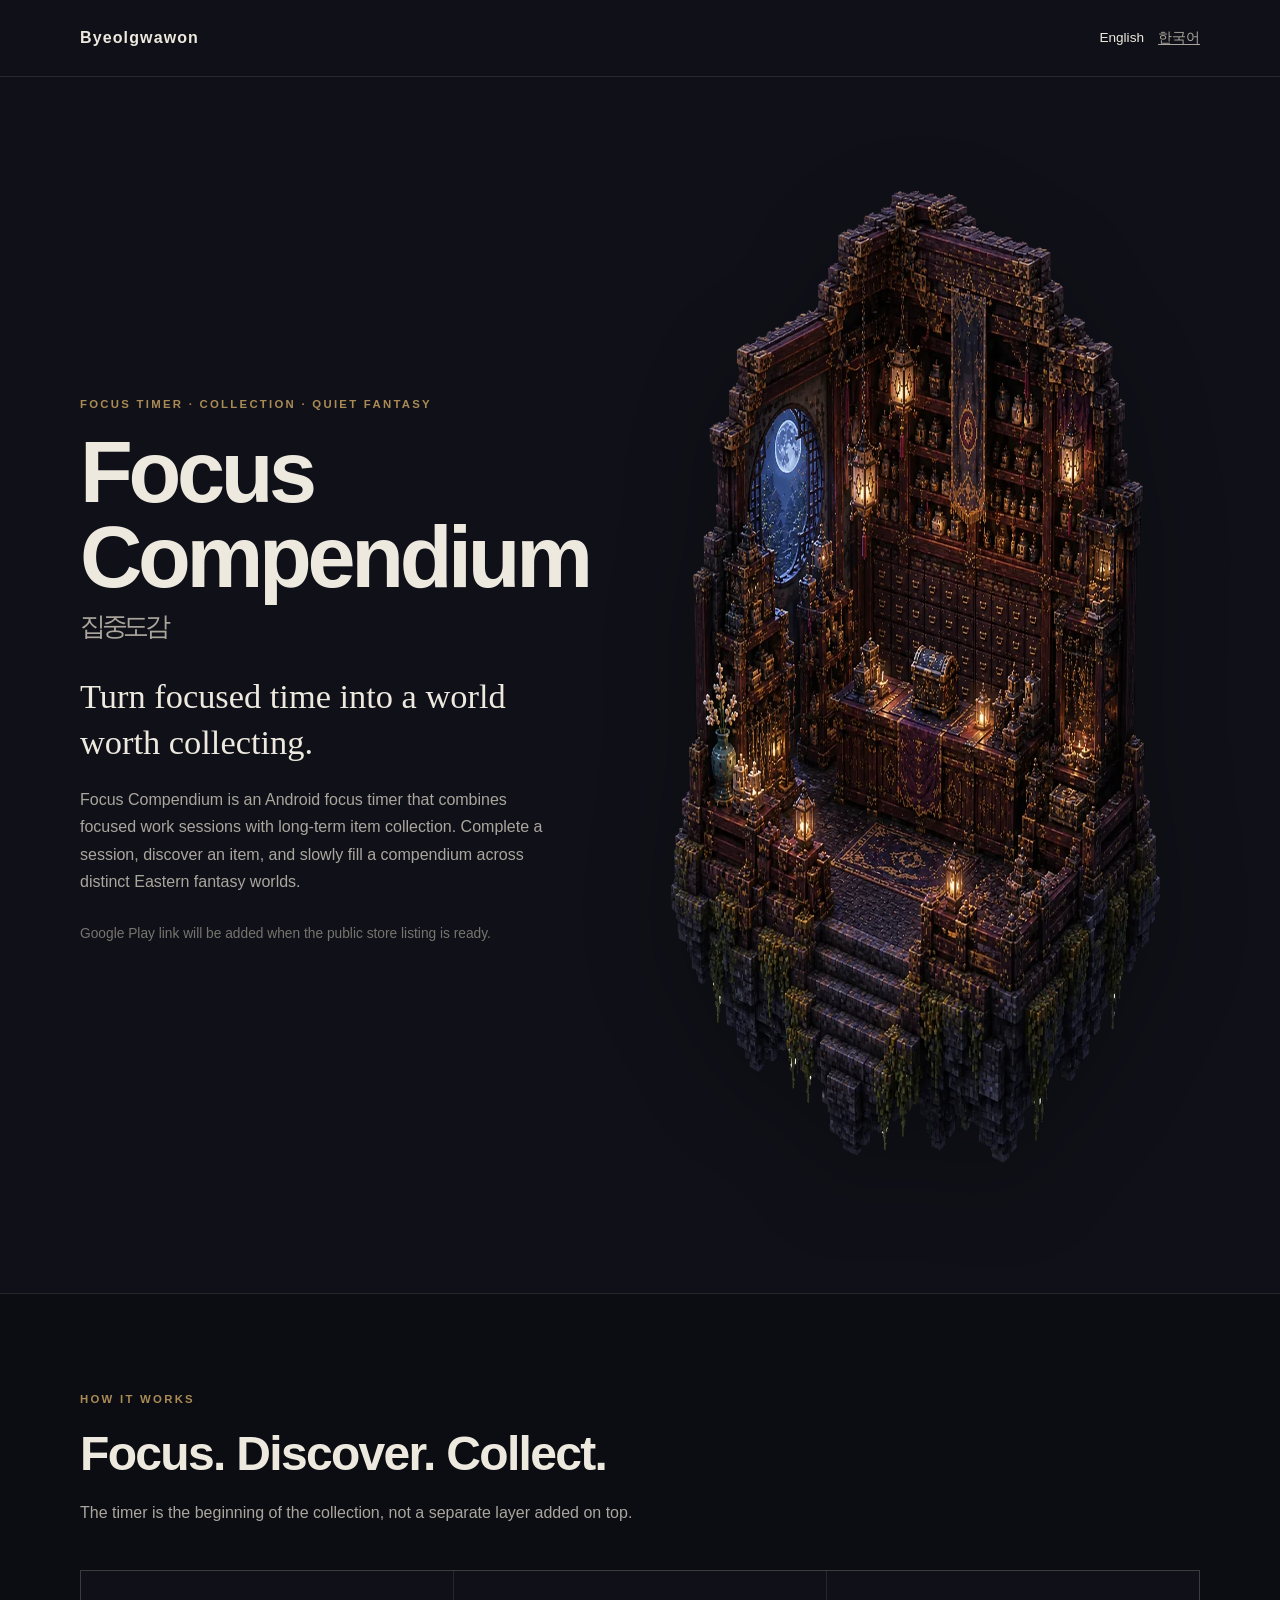
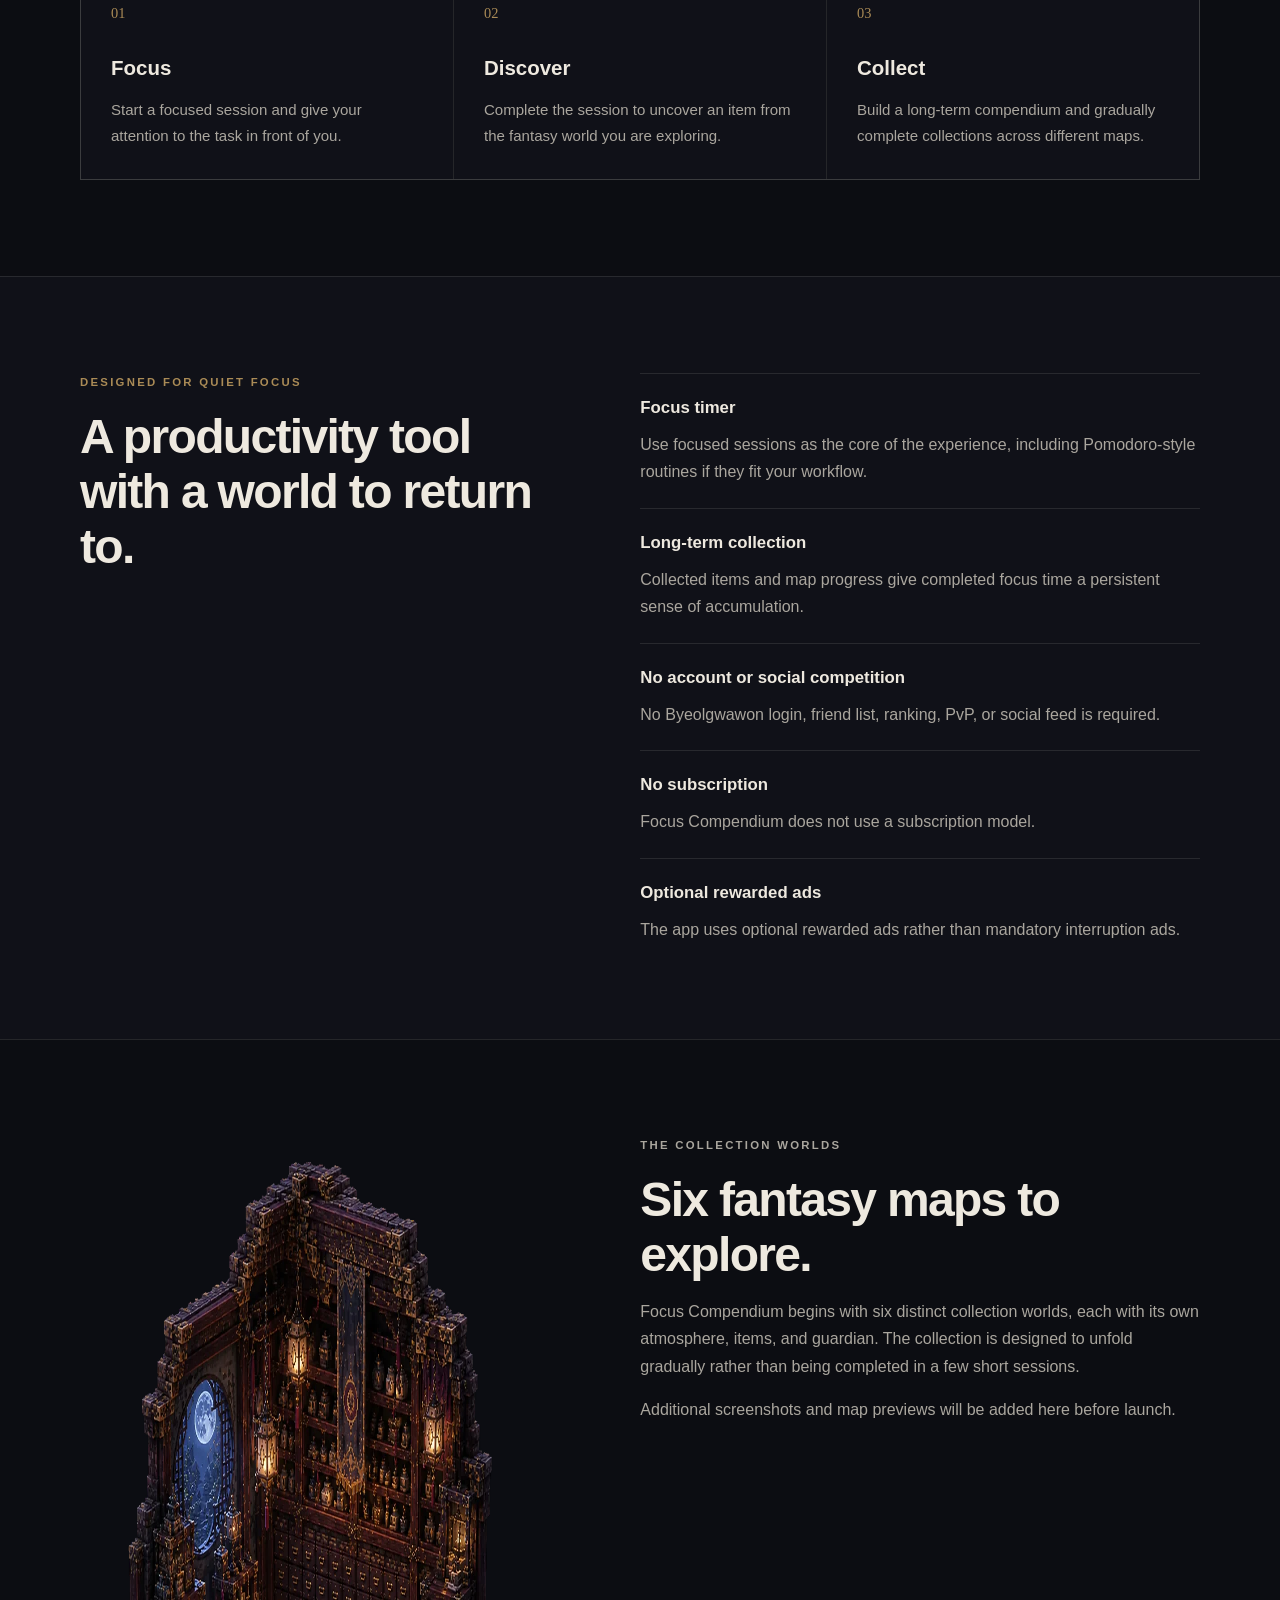
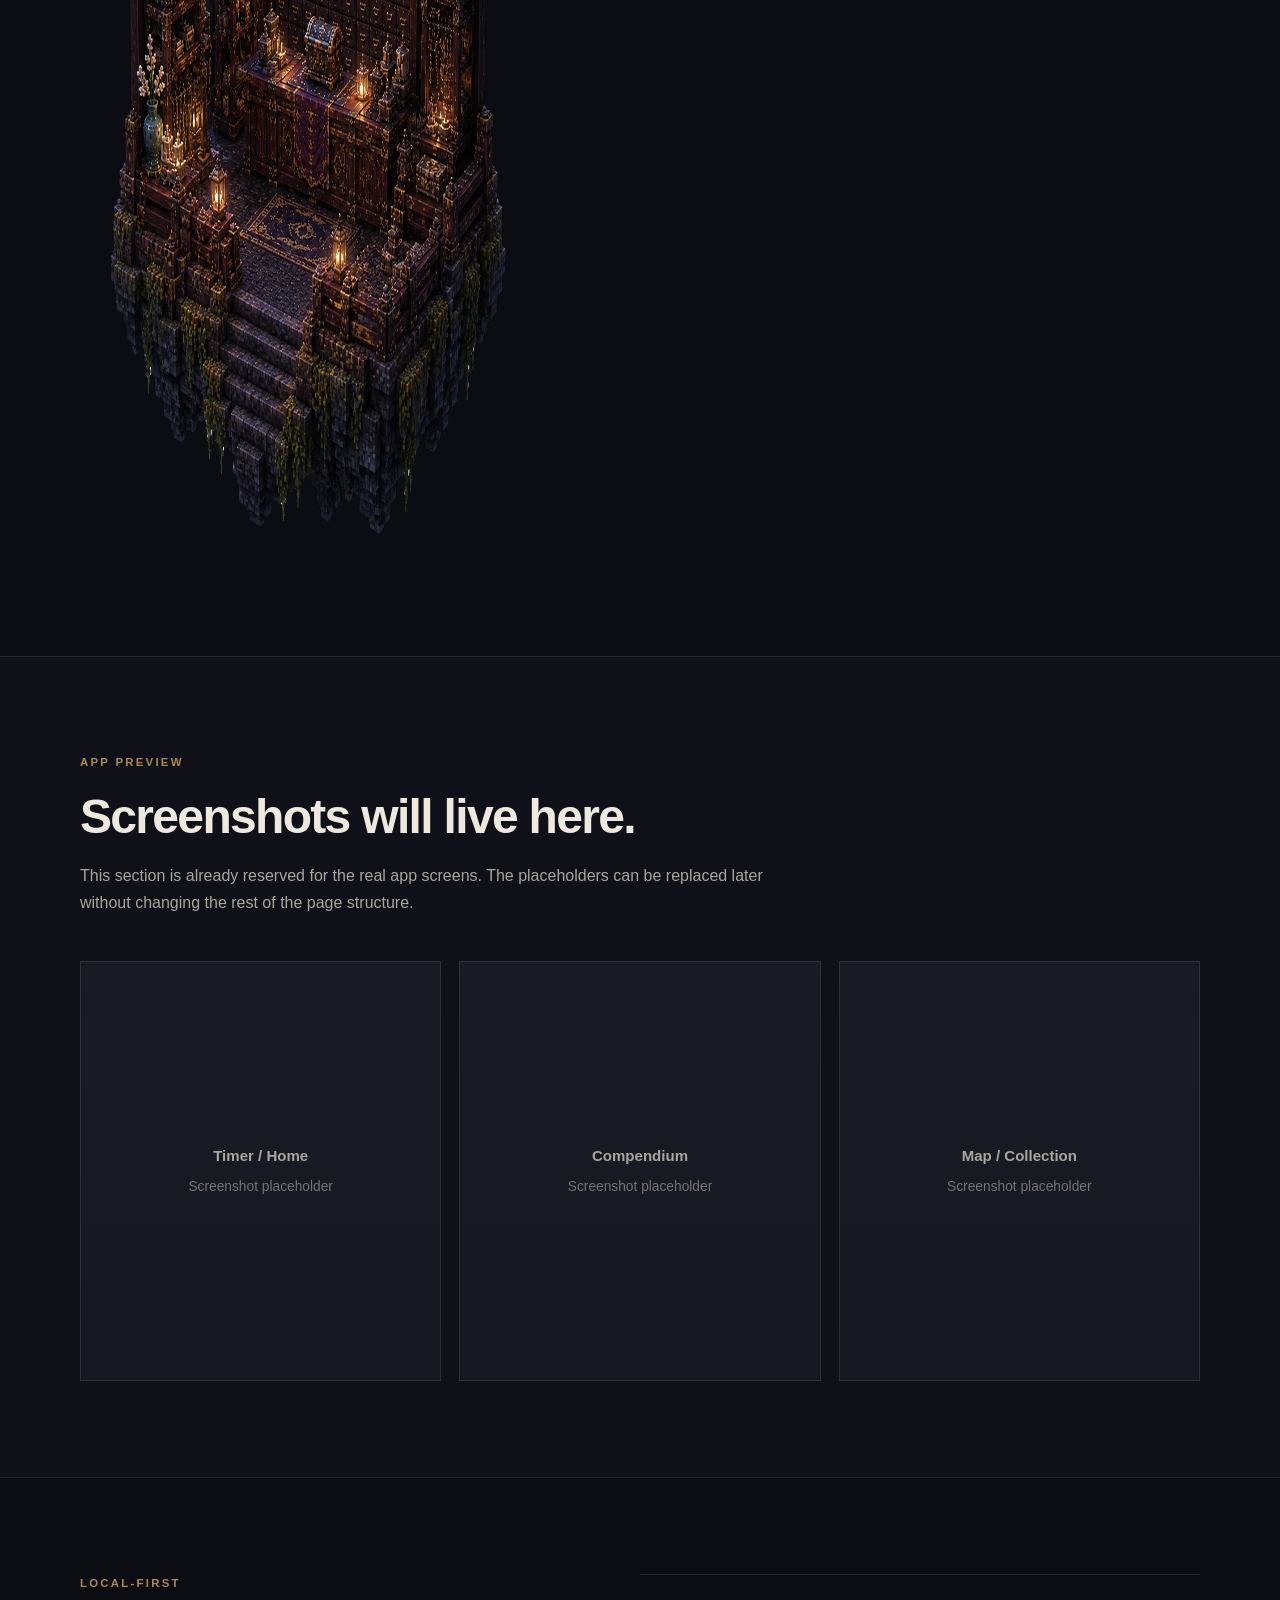
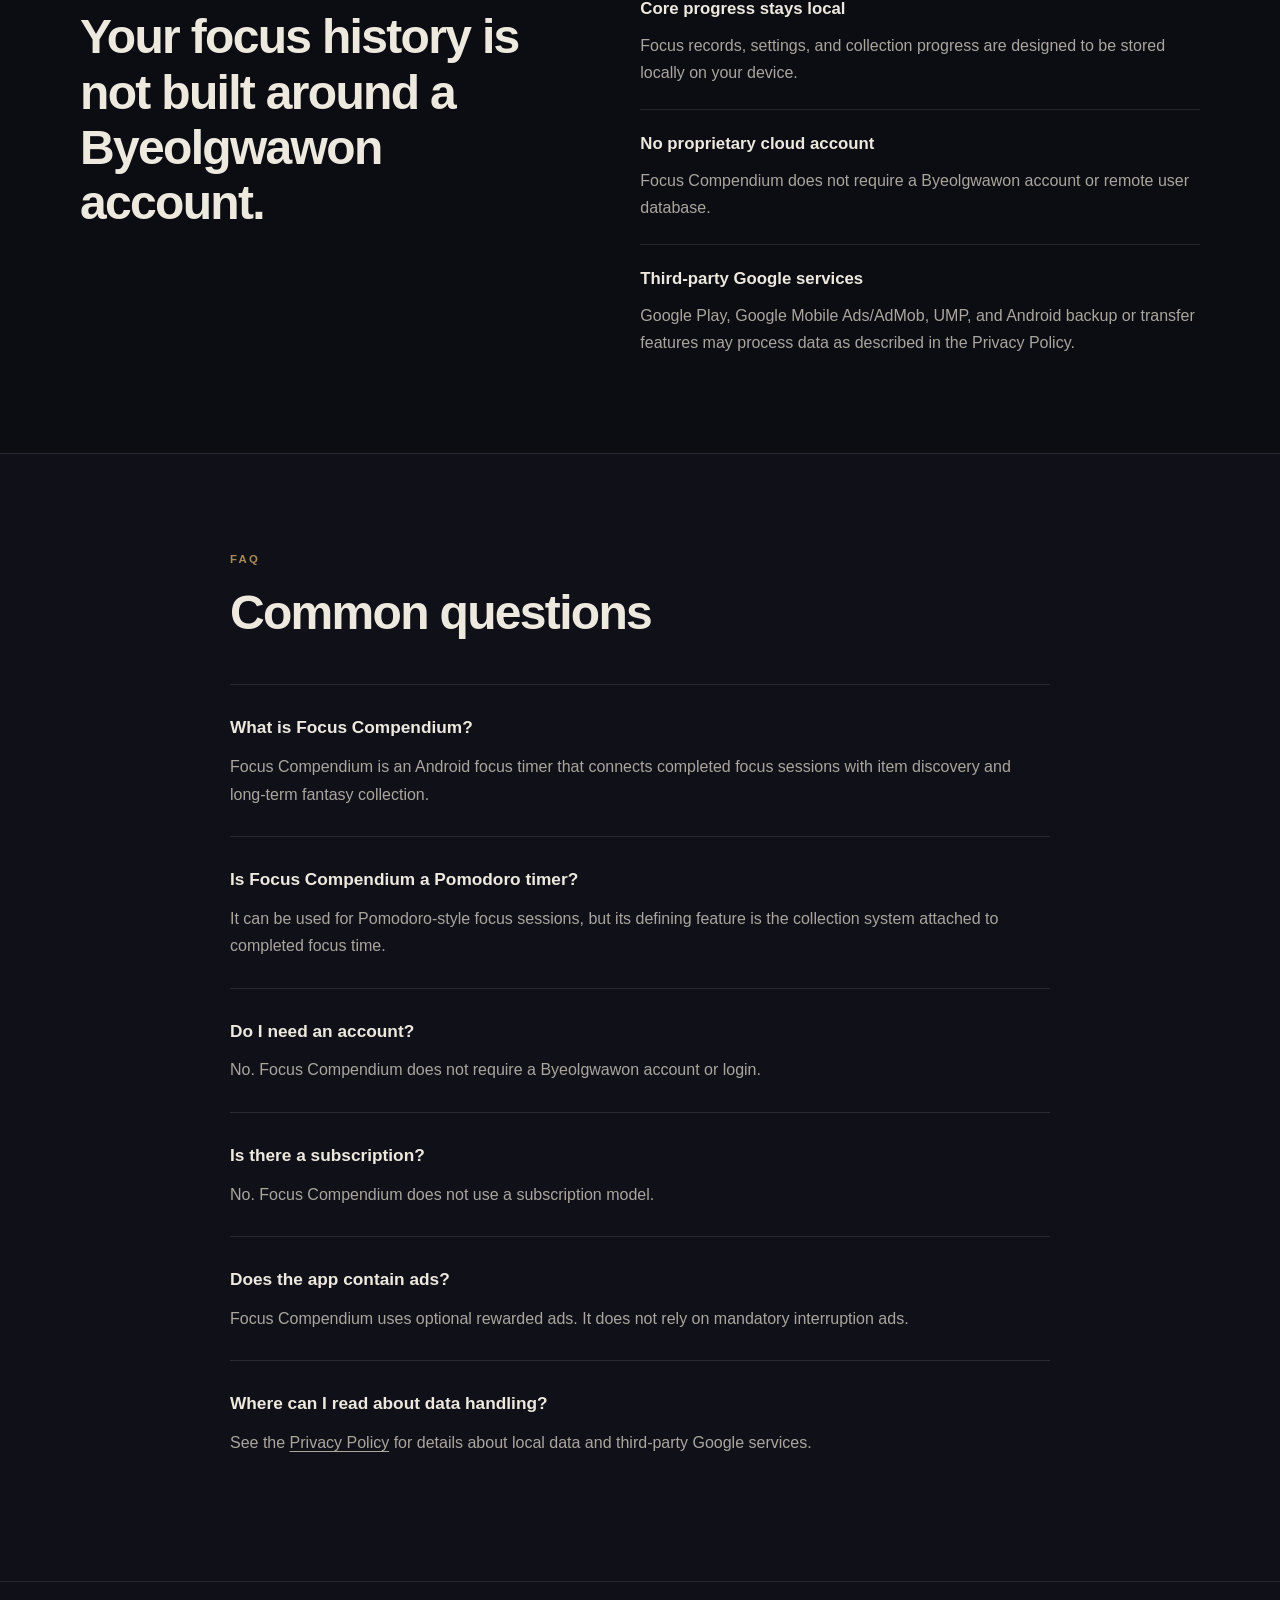
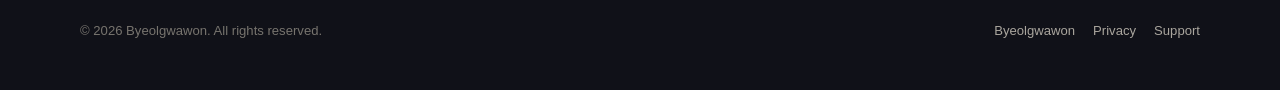
==== focus-compendium/index.html @ d78b283a "Add files via upload" ====
<!DOCTYPE html>
<html lang="en">
<head>
  <meta charset="utf-8">
  <meta name="viewport" content="width=device-width, initial-scale=1">
  <title>Focus Compendium | Focus Timer & Fantasy Collection App</title>
  <meta name="description" content="Focus Compendium is an Android focus timer that turns completed focus sessions into item discoveries and long-term fantasy collection.">
  <link rel="canonical" href="https://byeolgwawon.github.io/focus-compendium/">
  <link rel="alternate" hreflang="en" href="https://byeolgwawon.github.io/focus-compendium/">
  <link rel="alternate" hreflang="ko" href="https://byeolgwawon.github.io/ko/focus-compendium/">
  <link rel="alternate" hreflang="x-default" href="https://byeolgwawon.github.io/focus-compendium/">
  <meta property="og:type" content="website">
  <meta property="og:title" content="Focus Compendium">
  <meta property="og:description" content="Focus. Discover. Fill the Compendium.">
  <meta property="og:url" content="https://byeolgwawon.github.io/focus-compendium/">
  <meta property="og:image" content="https://byeolgwawon.github.io/assets/focus-compendium/map_dlc_05_miniature.webp">
  <link rel="stylesheet" href="/assets/css/focus-compendium.css">
  <script type="application/ld+json">
  {
    "@context": "https://schema.org",
    "@type": "SoftwareApplication",
    "name": "Focus Compendium",
    "alternateName": "집중도감",
    "applicationCategory": "ProductivityApplication",
    "operatingSystem": "Android",
    "url": "https://byeolgwawon.github.io/focus-compendium/",
    "description": "An Android focus timer that turns completed focus sessions into item discoveries and long-term fantasy collection.",
    "author": {
      "@type": "Organization",
      "name": "Byeolgwawon",
      "alternateName": "별과원"
    }
  }
  </script>
</head>
<body>
  <header class="site-header">
    <div class="shell header-inner">
      <a class="home-link" href="/">Byeolgwawon</a>
      <nav class="lang-switch" aria-label="Language">
        <a href="/focus-compendium/" aria-current="page">English</a>
        <a href="/ko/focus-compendium/" lang="ko">한국어</a>
      </nav>
    </div>
  </header>

  <main>
    <section class="hero shell">
      <div class="hero-grid">
        <div>
          <p class="eyebrow">FOCUS TIMER · COLLECTION · QUIET FANTASY</p>
          <h1>Focus Compendium <span class="app-ko" lang="ko">집중도감</span></h1>
          <p class="tagline">Turn focused time into a world worth collecting.</p>
          <p class="hero-copy">
            Focus Compendium is an Android focus timer that combines focused work sessions
            with long-term item collection. Complete a session, discover an item, and slowly
            fill a compendium across distinct Eastern fantasy worlds.
          </p>
          <p class="release-note">Google Play link will be added when the public store listing is ready.</p>
        </div>
        <div class="hero-art">
          <img src="/assets/focus-compendium/map_dlc_05_miniature.webp"
            alt="Moonlit Eastern fantasy miniature diorama representing one of the worlds in Focus Compendium"
            width="1024" height="1024">
        </div>
      </div>
    </section>

    <section class="section dark">
      <div class="shell">
        <div class="section-head">
          <p class="eyebrow">HOW IT WORKS</p>
          <h2>Focus. Discover. Collect.</h2>
          <p class="section-intro">The timer is the beginning of the collection, not a separate layer added on top.</p>
        </div>
        <div class="flow">
          <article class="flow-step">
            <span class="step-number">01</span>
            <h3>Focus</h3>
            <p>Start a focused session and give your attention to the task in front of you.</p>
          </article>
          <article class="flow-step">
            <span class="step-number">02</span>
            <h3>Discover</h3>
            <p>Complete the session to uncover an item from the fantasy world you are exploring.</p>
          </article>
          <article class="flow-step">
            <span class="step-number">03</span>
            <h3>Collect</h3>
            <p>Build a long-term compendium and gradually complete collections across different maps.</p>
          </article>
        </div>
      </div>
    </section>

    <section class="section">
      <div class="shell two-col">
        <div>
          <p class="eyebrow">DESIGNED FOR QUIET FOCUS</p>
          <h2>A productivity tool with a world to return to.</h2>
        </div>
        <div class="feature-list">
          <div class="feature">
            <h3>Focus timer</h3>
            <p>Use focused sessions as the core of the experience, including Pomodoro-style routines if they fit your workflow.</p>
          </div>
          <div class="feature">
            <h3>Long-term collection</h3>
            <p>Collected items and map progress give completed focus time a persistent sense of accumulation.</p>
          </div>
          <div class="feature">
            <h3>No account or social competition</h3>
            <p>No Byeolgwawon login, friend list, ranking, PvP, or social feed is required.</p>
          </div>
          <div class="feature">
            <h3>No subscription</h3>
            <p>Focus Compendium does not use a subscription model.</p>
          </div>
          <div class="feature">
            <h3>Optional rewarded ads</h3>
            <p>The app uses optional rewarded ads rather than mandatory interruption ads.</p>
          </div>
        </div>
      </div>
    </section>

    <section class="section dark">
      <div class="shell two-col">
        <div class="map-art">
          <img src="/assets/focus-compendium/map_dlc_05_miniature.webp"
            alt="Miniature fantasy environment from Focus Compendium" width="1024" height="1024" loading="lazy">
        </div>
        <div class="map-copy">
          <p class="eyebrow">THE COLLECTION WORLDS</p>
          <h2>Six fantasy maps to explore.</h2>
          <p>
            Focus Compendium begins with six distinct collection worlds, each with its own
            atmosphere, items, and guardian. The collection is designed to unfold gradually
            rather than being completed in a few short sessions.
          </p>
          <p>
            Additional screenshots and map previews will be added here before launch.
          </p>
        </div>
      </div>
    </section>

    <section class="section">
      <div class="shell">
        <div class="section-head">
          <p class="eyebrow">APP PREVIEW</p>
          <h2>Screenshots will live here.</h2>
          <p class="section-intro">
            This section is already reserved for the real app screens. The placeholders can
            be replaced later without changing the rest of the page structure.
          </p>
        </div>
        <div class="screenshot-placeholder" aria-label="Future app screenshot locations">
          <div class="shot"><div><strong>Timer / Home</strong>Screenshot placeholder</div></div>
          <div class="shot"><div><strong>Compendium</strong>Screenshot placeholder</div></div>
          <div class="shot"><div><strong>Map / Collection</strong>Screenshot placeholder</div></div>
        </div>
      </div>
    </section>

    <section class="section dark">
      <div class="shell two-col">
        <div>
          <p class="eyebrow">LOCAL-FIRST</p>
          <h2>Your focus history is not built around a Byeolgwawon account.</h2>
        </div>
        <div class="feature-list">
          <div class="feature">
            <h3>Core progress stays local</h3>
            <p>Focus records, settings, and collection progress are designed to be stored locally on your device.</p>
          </div>
          <div class="feature">
            <h3>No proprietary cloud account</h3>
            <p>Focus Compendium does not require a Byeolgwawon account or remote user database.</p>
          </div>
          <div class="feature">
            <h3>Third-party Google services</h3>
            <p>Google Play, Google Mobile Ads/AdMob, UMP, and Android backup or transfer features may process data as described in the Privacy Policy.</p>
          </div>
        </div>
      </div>
    </section>

    <section class="section">
      <div class="shell faq">
        <div class="section-head">
          <p class="eyebrow">FAQ</p>
          <h2>Common questions</h2>
        </div>

        <div class="faq-item">
          <h3>What is Focus Compendium?</h3>
          <p>Focus Compendium is an Android focus timer that connects completed focus sessions with item discovery and long-term fantasy collection.</p>
        </div>
        <div class="faq-item">
          <h3>Is Focus Compendium a Pomodoro timer?</h3>
          <p>It can be used for Pomodoro-style focus sessions, but its defining feature is the collection system attached to completed focus time.</p>
        </div>
        <div class="faq-item">
          <h3>Do I need an account?</h3>
          <p>No. Focus Compendium does not require a Byeolgwawon account or login.</p>
        </div>
        <div class="faq-item">
          <h3>Is there a subscription?</h3>
          <p>No. Focus Compendium does not use a subscription model.</p>
        </div>
        <div class="faq-item">
          <h3>Does the app contain ads?</h3>
          <p>Focus Compendium uses optional rewarded ads. It does not rely on mandatory interruption ads.</p>
        </div>
        <div class="faq-item">
          <h3>Where can I read about data handling?</h3>
          <p>See the <a href="/privacy/focus-compendium/">Privacy Policy</a> for details about local data and third-party Google services.</p>
        </div>
      </div>
    </section>
  </main>

  <footer class="site-footer">
    <div class="shell footer-inner">
      <span>© 2026 Byeolgwawon. All rights reserved.</span>
      <div class="footer-links">
        <a href="/">Byeolgwawon</a>
        <a href="/privacy/focus-compendium/">Privacy</a>
        <a href="/support/focus-compendium/">Support</a>
      </div>
    </div>
  </footer>
</body>
</html>
---- assets/css/focus-compendium.css ----
:root {
  --bg: #101118;
  --bg-deep: #0c0d12;
  --bg-soft: #151721;
  --text: #eee9df;
  --muted: #aaa69e;
  --quiet: #77746e;
  --gold: #aa8b56;
  --line: rgba(238, 233, 223, 0.11);
  --shell: 1120px;
}

* { box-sizing: border-box; }
html { scroll-behavior: smooth; }
body {
  margin: 0;
  background: var(--bg);
  color: var(--text);
  font-family: Inter, Pretendard, "Noto Sans KR", "Apple SD Gothic Neo", "Segoe UI", sans-serif;
  line-height: 1.72;
  text-rendering: optimizeLegibility;
}
img { display: block; max-width: 100%; }
a { color: inherit; text-underline-offset: 0.18em; }
.shell { width: min(calc(100% - 48px), var(--shell)); margin-inline: auto; }

.site-header { border-bottom: 1px solid var(--line); }
.header-inner {
  min-height: 76px; display: flex; justify-content: space-between; align-items: center; gap: 24px;
}
.home-link { text-decoration: none; font-weight: 650; letter-spacing: 0.07em; }
.lang-switch { display: flex; gap: 14px; color: var(--muted); font-size: 0.85rem; }
.lang-switch a[aria-current="page"] { color: var(--text); text-decoration: none; }

.hero {
  padding: 88px 0 104px;
}
.hero-grid {
  display: grid;
  grid-template-columns: minmax(0, 0.9fr) minmax(380px, 1.1fr);
  gap: clamp(40px, 7vw, 96px);
  align-items: center;
}
.eyebrow {
  margin: 0 0 16px; color: var(--gold); font-size: 0.71rem; font-weight: 700; letter-spacing: 0.2em;
}
h1 {
  margin: 0;
  font-size: clamp(3rem, 7vw, 5.4rem);
  line-height: 0.98;
  letter-spacing: -0.05em;
}
.app-ko {
  display: block;
  margin-top: 14px;
  color: var(--muted);
  font-size: clamp(1.2rem, 2vw, 1.65rem);
  font-weight: 500;
}
.tagline {
  margin: 34px 0 0;
  font-family: Georgia, "Times New Roman", serif;
  font-size: clamp(1.45rem, 2.7vw, 2.15rem);
  line-height: 1.35;
}
.hero-copy {
  max-width: 590px;
  margin: 20px 0 0;
  color: var(--muted);
}
.release-note {
  margin-top: 26px;
  color: var(--quiet);
  font-size: 0.86rem;
}
.hero-art img {
  width: min(100%, 640px);
  margin-inline: auto;
  filter: drop-shadow(0 30px 42px rgba(0,0,0,.25));
}

.section {
  padding: 96px 0;
  border-top: 1px solid var(--line);
}
.section.dark { background: var(--bg-deep); }
.section-head { max-width: 720px; margin-bottom: 44px; }
.section h2 {
  margin: 0;
  font-size: clamp(1.8rem, 4vw, 3rem);
  line-height: 1.15;
  letter-spacing: -0.035em;
}
.section-intro { margin: 18px 0 0; color: var(--muted); }

.flow {
  display: grid;
  grid-template-columns: repeat(3, 1fr);
  gap: 1px;
  background: var(--line);
  border: 1px solid var(--line);
}
.flow-step {
  background: var(--bg);
  padding: 30px;
}
.step-number {
  display: block;
  margin-bottom: 24px;
  color: var(--gold);
  font-family: Georgia, "Times New Roman", serif;
  font-size: 0.9rem;
}
.flow-step h3 { margin: 0; font-size: 1.28rem; }
.flow-step p { margin: 12px 0 0; color: var(--muted); font-size: 0.94rem; }

.two-col {
  display: grid;
  grid-template-columns: 0.9fr 1.1fr;
  gap: clamp(42px, 8vw, 110px);
  align-items: start;
}
.feature-list {
  display: grid;
  gap: 22px;
}
.feature {
  padding-top: 20px;
  border-top: 1px solid var(--line);
}
.feature h3 { margin: 0; font-size: 1.05rem; }
.feature p { margin: 8px 0 0; color: var(--muted); }

.map-art img {
  width: min(100%, 620px);
  margin-inline: auto;
}
.map-copy p { color: var(--muted); }

.screenshot-placeholder {
  display: grid;
  grid-template-columns: repeat(3, 1fr);
  gap: 18px;
}
.shot {
  min-height: 420px;
  display: grid;
  place-items: center;
  padding: 28px;
  border: 1px solid var(--line);
  background:
    linear-gradient(180deg, rgba(255,255,255,.015), rgba(255,255,255,0)),
    var(--bg-soft);
  text-align: center;
  color: var(--quiet);
  font-size: 0.86rem;
}
.shot strong {
  display: block;
  margin-bottom: 6px;
  color: var(--muted);
  font-size: 0.94rem;
}

.faq {
  max-width: 820px;
}
.faq-item {
  padding: 28px 0;
  border-top: 1px solid var(--line);
}
.faq-item h3 { margin: 0; font-size: 1.08rem; }
.faq-item p { margin: 10px 0 0; color: var(--muted); }

.site-footer {
  padding: 38px 0 48px;
  border-top: 1px solid var(--line);
}
.footer-inner {
  display: flex; justify-content: space-between; gap: 20px; flex-wrap: wrap;
  color: var(--quiet); font-size: 0.82rem;
}
.footer-links { display: flex; gap: 18px; flex-wrap: wrap; }
.footer-links a { color: var(--muted); text-decoration: none; }
.footer-links a:hover, .footer-links a:focus-visible { color: var(--text); }

@media (max-width: 820px) {
  .shell { width: min(calc(100% - 32px), var(--shell)); }
  .hero { padding-top: 64px; }
  .hero-grid, .two-col { grid-template-columns: 1fr; }
  .hero-art { order: -1; }
  .hero-art img { width: min(100%, 520px); }
  .flow { grid-template-columns: 1fr; }
  .screenshot-placeholder { grid-template-columns: 1fr; }
  .shot { min-height: 260px; }
}

@media (max-width: 480px) {
  .header-inner { min-height: 66px; }
  .home-link { font-size: 0.9rem; }
  .lang-switch { font-size: 0.78rem; }
  .section { padding: 76px 0; }
}

@media (prefers-reduced-motion: reduce) { html { scroll-behavior: auto; } }
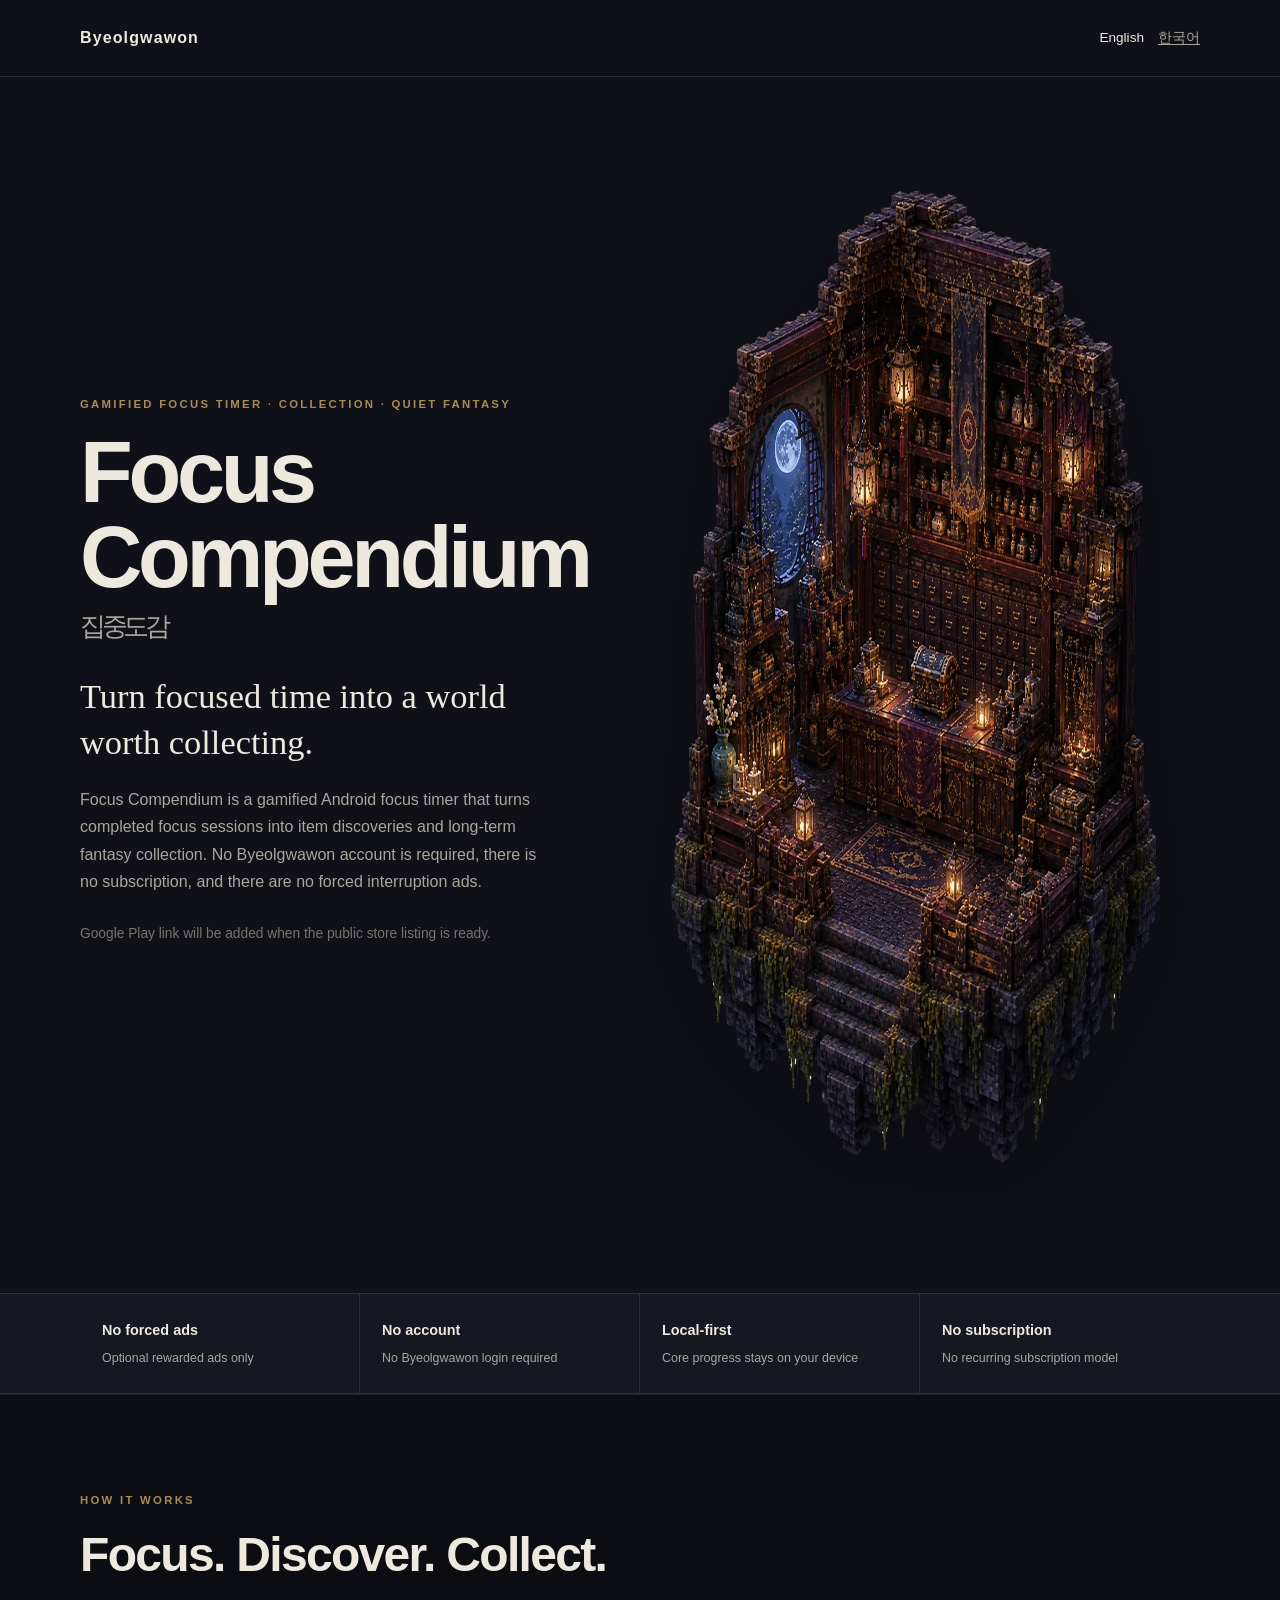
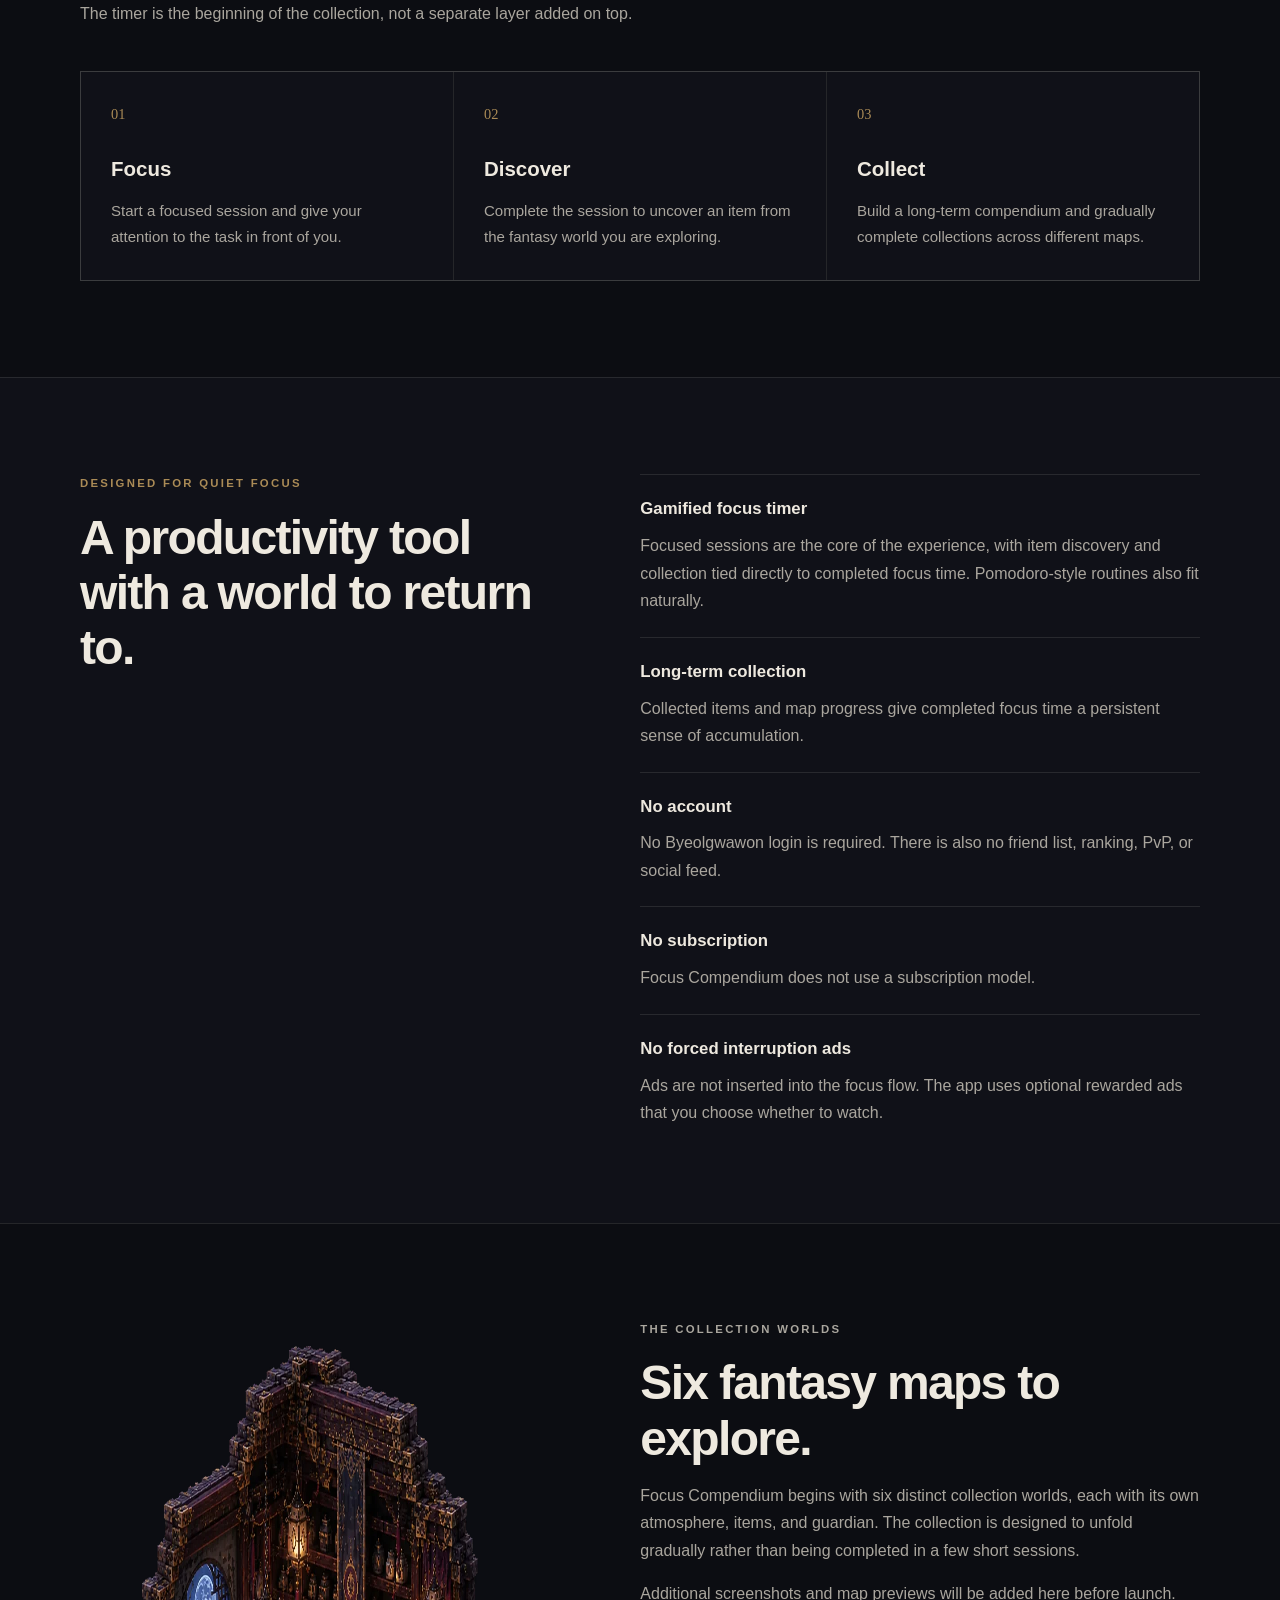
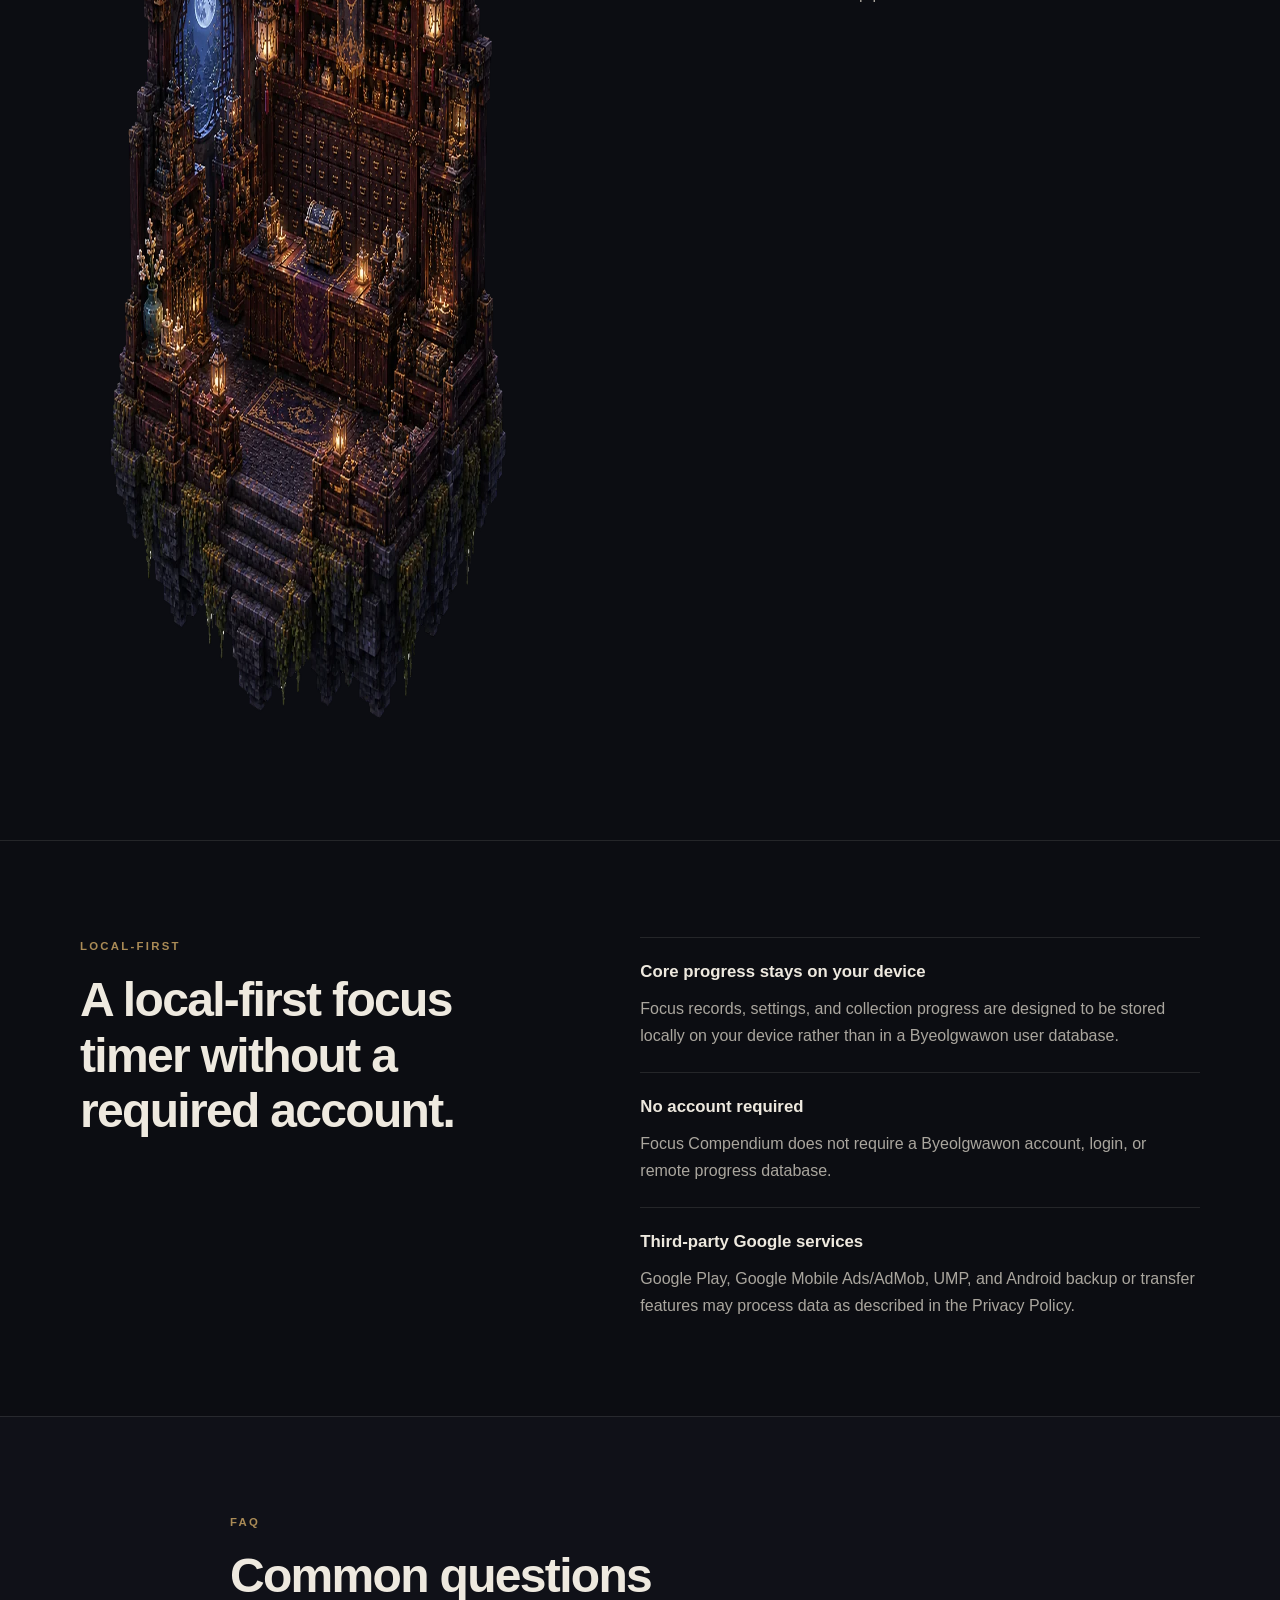
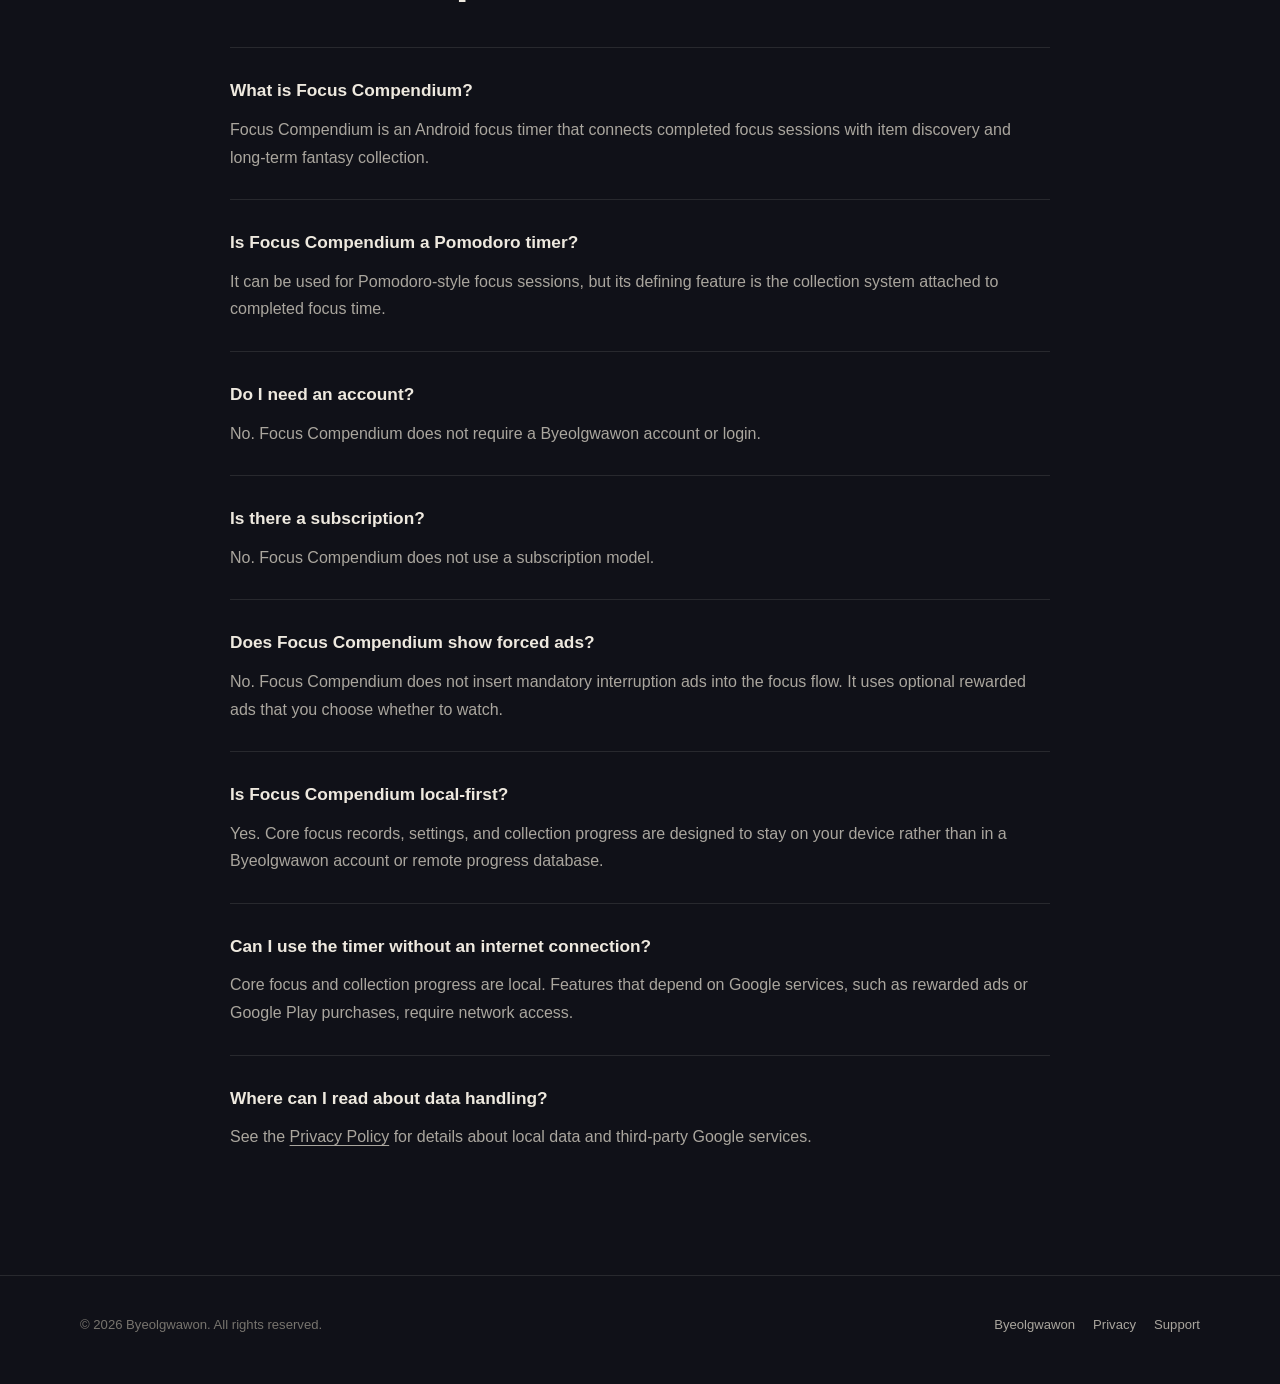
==== commit fa95bc88: "Add files via upload" ====
--- a/focus-compendium/index.html
+++ b/focus-compendium/index.html
@@ -3,15 +3,15 @@
 <head>
   <meta charset="utf-8">
   <meta name="viewport" content="width=device-width, initial-scale=1">
-  <title>Focus Compendium | Focus Timer & Fantasy Collection App</title>
-  <meta name="description" content="Focus Compendium is an Android focus timer that turns completed focus sessions into item discoveries and long-term fantasy collection.">
+  <title>Focus Compendium | Gamified Focus Timer & Fantasy Collection</title>
+  <meta name="description" content="A gamified Android focus timer with fantasy collection, no account, no subscription, and no forced interruption ads. Core progress stays local.">
   <link rel="canonical" href="https://byeolgwawon.github.io/focus-compendium/">
   <link rel="alternate" hreflang="en" href="https://byeolgwawon.github.io/focus-compendium/">
   <link rel="alternate" hreflang="ko" href="https://byeolgwawon.github.io/ko/focus-compendium/">
   <link rel="alternate" hreflang="x-default" href="https://byeolgwawon.github.io/focus-compendium/">
   <meta property="og:type" content="website">
   <meta property="og:title" content="Focus Compendium">
-  <meta property="og:description" content="Focus. Discover. Fill the Compendium.">
+  <meta property="og:description" content="A gamified focus timer with fantasy collection, no forced ads, no account, and local-first progress.">
   <meta property="og:url" content="https://byeolgwawon.github.io/focus-compendium/">
   <meta property="og:image" content="https://byeolgwawon.github.io/assets/focus-compendium/map_dlc_05_miniature.webp">
   <link rel="stylesheet" href="/assets/css/focus-compendium.css">
@@ -21,10 +21,15 @@
     "@type": "SoftwareApplication",
     "name": "Focus Compendium",
     "alternateName": "집중도감",
-    "applicationCategory": "ProductivityApplication",
+    "applicationCategory": "UtilitiesApplication",
     "operatingSystem": "Android",
     "url": "https://byeolgwawon.github.io/focus-compendium/",
-    "description": "An Android focus timer that turns completed focus sessions into item discoveries and long-term fantasy collection.",
+    "description": "A gamified Android focus timer with fantasy item collection, no account requirement, no subscription, and optional rewarded ads.",
+    "offers": {
+      "@type": "Offer",
+      "price": "0",
+      "priceCurrency": "USD"
+    },
     "author": {
       "@type": "Organization",
       "name": "Byeolgwawon",
@@ -48,13 +53,13 @@
     <section class="hero shell">
       <div class="hero-grid">
         <div>
-          <p class="eyebrow">FOCUS TIMER · COLLECTION · QUIET FANTASY</p>
+          <p class="eyebrow">GAMIFIED FOCUS TIMER · COLLECTION · QUIET FANTASY</p>
           <h1>Focus Compendium <span class="app-ko" lang="ko">집중도감</span></h1>
           <p class="tagline">Turn focused time into a world worth collecting.</p>
           <p class="hero-copy">
-            Focus Compendium is an Android focus timer that combines focused work sessions
-            with long-term item collection. Complete a session, discover an item, and slowly
-            fill a compendium across distinct Eastern fantasy worlds.
+            Focus Compendium is a gamified Android focus timer that turns completed focus sessions
+            into item discoveries and long-term fantasy collection. No Byeolgwawon account is
+            required, there is no subscription, and there are no forced interruption ads.
           </p>
           <p class="release-note">Google Play link will be added when the public store listing is ready.</p>
         </div>
@@ -63,6 +68,15 @@
             alt="Moonlit Eastern fantasy miniature diorama representing one of the worlds in Focus Compendium"
             width="1024" height="1024">
         </div>
+      </div>
+    </section>
+
+    <section class="trust-band" aria-label="Focus Compendium key principles">
+      <div class="shell trust-strip">
+        <div><strong>No forced ads</strong><span>Optional rewarded ads only</span></div>
+        <div><strong>No account</strong><span>No Byeolgwawon login required</span></div>
+        <div><strong>Local-first</strong><span>Core progress stays on your device</span></div>
+        <div><strong>No subscription</strong><span>No recurring subscription model</span></div>
       </div>
     </section>
 
@@ -101,24 +115,24 @@
         </div>
         <div class="feature-list">
           <div class="feature">
-            <h3>Focus timer</h3>
-            <p>Use focused sessions as the core of the experience, including Pomodoro-style routines if they fit your workflow.</p>
+            <h3>Gamified focus timer</h3>
+            <p>Focused sessions are the core of the experience, with item discovery and collection tied directly to completed focus time. Pomodoro-style routines also fit naturally.</p>
           </div>
           <div class="feature">
             <h3>Long-term collection</h3>
             <p>Collected items and map progress give completed focus time a persistent sense of accumulation.</p>
           </div>
           <div class="feature">
-            <h3>No account or social competition</h3>
-            <p>No Byeolgwawon login, friend list, ranking, PvP, or social feed is required.</p>
+            <h3>No account</h3>
+            <p>No Byeolgwawon login is required. There is also no friend list, ranking, PvP, or social feed.</p>
           </div>
           <div class="feature">
             <h3>No subscription</h3>
             <p>Focus Compendium does not use a subscription model.</p>
           </div>
           <div class="feature">
-            <h3>Optional rewarded ads</h3>
-            <p>The app uses optional rewarded ads rather than mandatory interruption ads.</p>
+            <h3>No forced interruption ads</h3>
+            <p>Ads are not inserted into the focus flow. The app uses optional rewarded ads that you choose whether to watch.</p>
           </div>
         </div>
       </div>
@@ -145,38 +159,21 @@
       </div>
     </section>
 
-    <section class="section">
-      <div class="shell">
-        <div class="section-head">
-          <p class="eyebrow">APP PREVIEW</p>
-          <h2>Screenshots will live here.</h2>
-          <p class="section-intro">
-            This section is already reserved for the real app screens. The placeholders can
-            be replaced later without changing the rest of the page structure.
-          </p>
-        </div>
-        <div class="screenshot-placeholder" aria-label="Future app screenshot locations">
-          <div class="shot"><div><strong>Timer / Home</strong>Screenshot placeholder</div></div>
-          <div class="shot"><div><strong>Compendium</strong>Screenshot placeholder</div></div>
-          <div class="shot"><div><strong>Map / Collection</strong>Screenshot placeholder</div></div>
-        </div>
-      </div>
-    </section>
 
     <section class="section dark">
       <div class="shell two-col">
         <div>
           <p class="eyebrow">LOCAL-FIRST</p>
-          <h2>Your focus history is not built around a Byeolgwawon account.</h2>
+          <h2>A local-first focus timer without a required account.</h2>
         </div>
         <div class="feature-list">
           <div class="feature">
-            <h3>Core progress stays local</h3>
-            <p>Focus records, settings, and collection progress are designed to be stored locally on your device.</p>
-          </div>
-          <div class="feature">
-            <h3>No proprietary cloud account</h3>
-            <p>Focus Compendium does not require a Byeolgwawon account or remote user database.</p>
+            <h3>Core progress stays on your device</h3>
+            <p>Focus records, settings, and collection progress are designed to be stored locally on your device rather than in a Byeolgwawon user database.</p>
+          </div>
+          <div class="feature">
+            <h3>No account required</h3>
+            <p>Focus Compendium does not require a Byeolgwawon account, login, or remote progress database.</p>
           </div>
           <div class="feature">
             <h3>Third-party Google services</h3>
@@ -210,8 +207,16 @@
           <p>No. Focus Compendium does not use a subscription model.</p>
         </div>
         <div class="faq-item">
-          <h3>Does the app contain ads?</h3>
-          <p>Focus Compendium uses optional rewarded ads. It does not rely on mandatory interruption ads.</p>
+          <h3>Does Focus Compendium show forced ads?</h3>
+          <p>No. Focus Compendium does not insert mandatory interruption ads into the focus flow. It uses optional rewarded ads that you choose whether to watch.</p>
+        </div>
+        <div class="faq-item">
+          <h3>Is Focus Compendium local-first?</h3>
+          <p>Yes. Core focus records, settings, and collection progress are designed to stay on your device rather than in a Byeolgwawon account or remote progress database.</p>
+        </div>
+        <div class="faq-item">
+          <h3>Can I use the timer without an internet connection?</h3>
+          <p>Core focus and collection progress are local. Features that depend on Google services, such as rewarded ads or Google Play purchases, require network access.</p>
         </div>
         <div class="faq-item">
           <h3>Where can I read about data handling?</h3>
--- a/assets/css/focus-compendium.css
+++ b/assets/css/focus-compendium.css
@@ -202,4 +202,69 @@
   .section { padding: 76px 0; }
 }
 
-@media (prefers-reduced-motion: reduce) { html { scroll-behavior: auto; } }+@media (prefers-reduced-motion: reduce) { html { scroll-behavior: auto; } }
+
+.trust-band {
+  border-top: 1px solid var(--line);
+  border-bottom: 1px solid var(--line);
+  background: var(--bg-soft);
+}
+
+.trust-strip {
+  display: grid;
+  grid-template-columns: repeat(4, 1fr);
+}
+
+.trust-strip > div {
+  padding: 24px 22px;
+  border-right: 1px solid var(--line);
+}
+
+.trust-strip > div:last-child {
+  border-right: 0;
+}
+
+.trust-strip strong,
+.trust-strip span {
+  display: block;
+}
+
+.trust-strip strong {
+  font-size: 0.9rem;
+}
+
+.trust-strip span {
+  margin-top: 5px;
+  color: var(--muted);
+  font-size: 0.78rem;
+}
+
+@media (max-width: 820px) {
+  .trust-strip {
+    grid-template-columns: repeat(2, 1fr);
+  }
+
+  .trust-strip > div:nth-child(2) {
+    border-right: 0;
+  }
+
+  .trust-strip > div:nth-child(-n+2) {
+    border-bottom: 1px solid var(--line);
+  }
+}
+
+@media (max-width: 480px) {
+  .trust-strip {
+    grid-template-columns: 1fr;
+  }
+
+  .trust-strip > div,
+  .trust-strip > div:nth-child(2) {
+    border-right: 0;
+    border-bottom: 1px solid var(--line);
+  }
+
+  .trust-strip > div:last-child {
+    border-bottom: 0;
+  }
+}
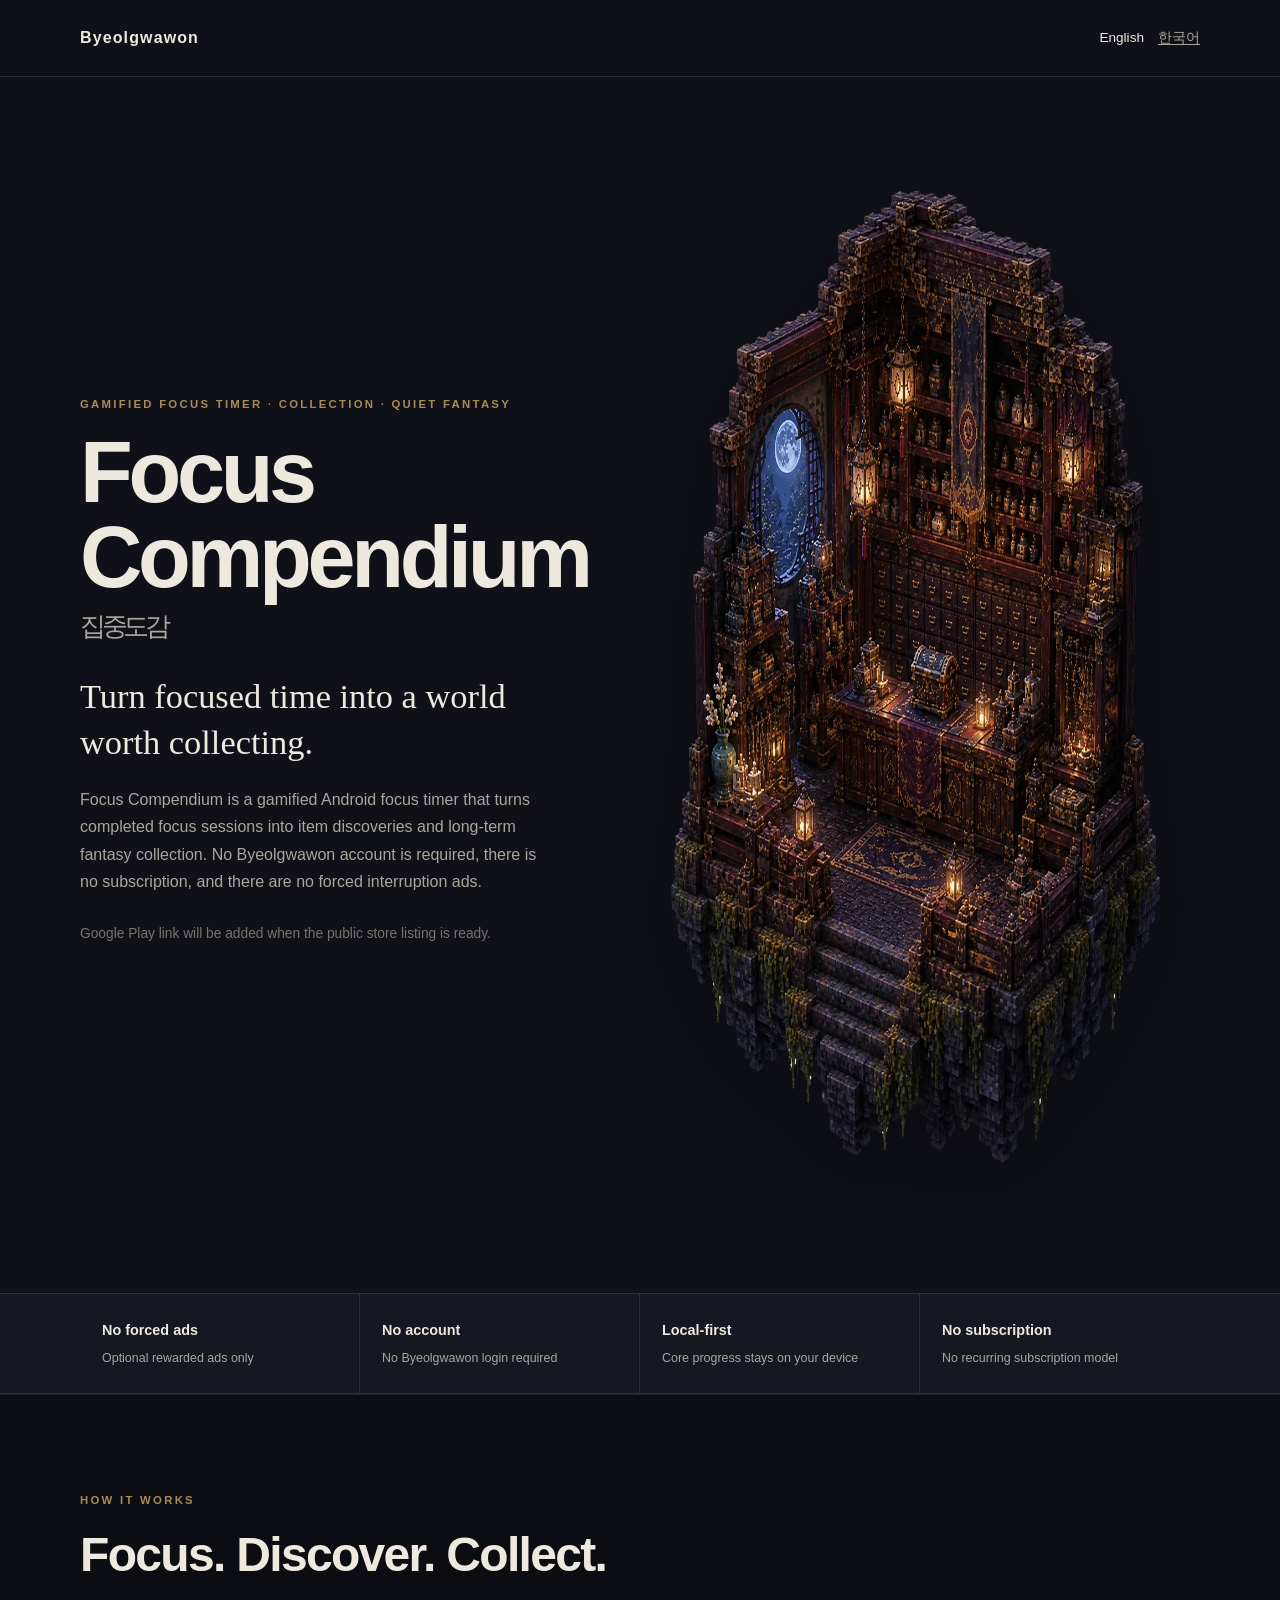
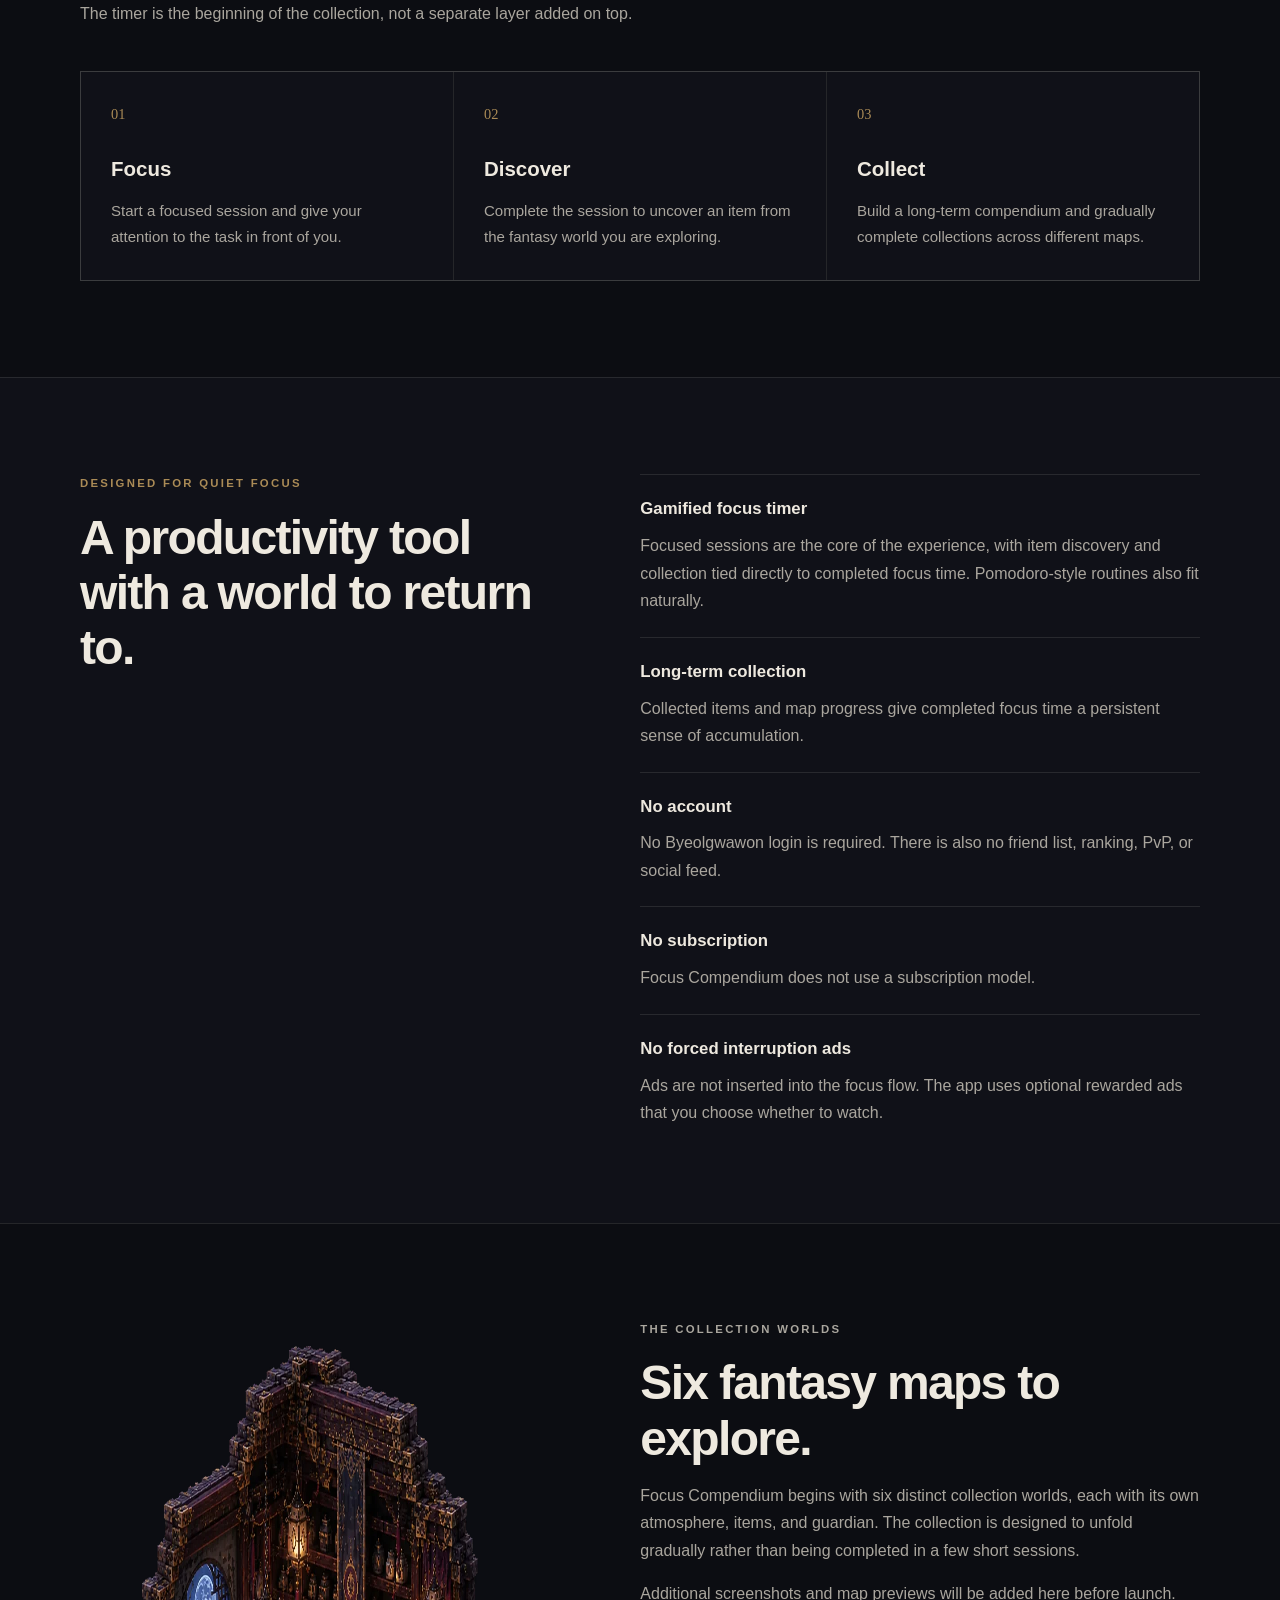
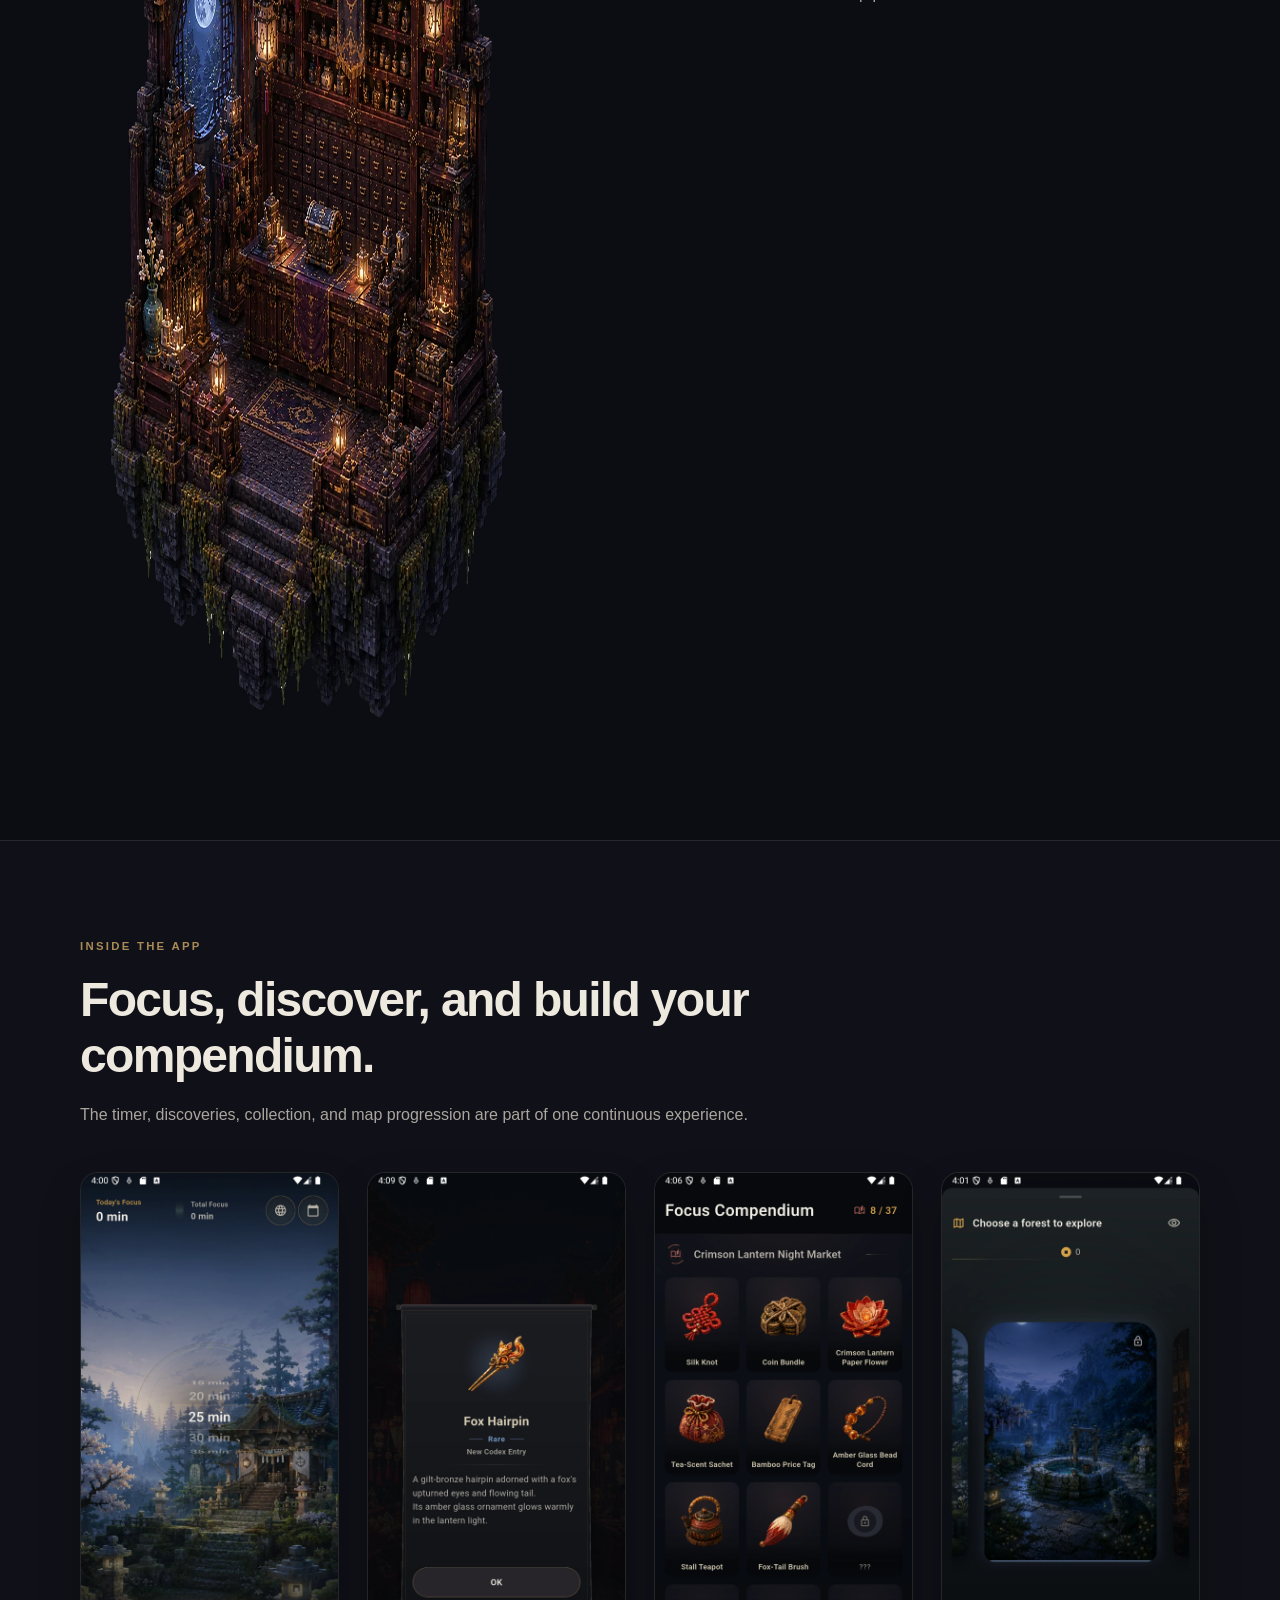
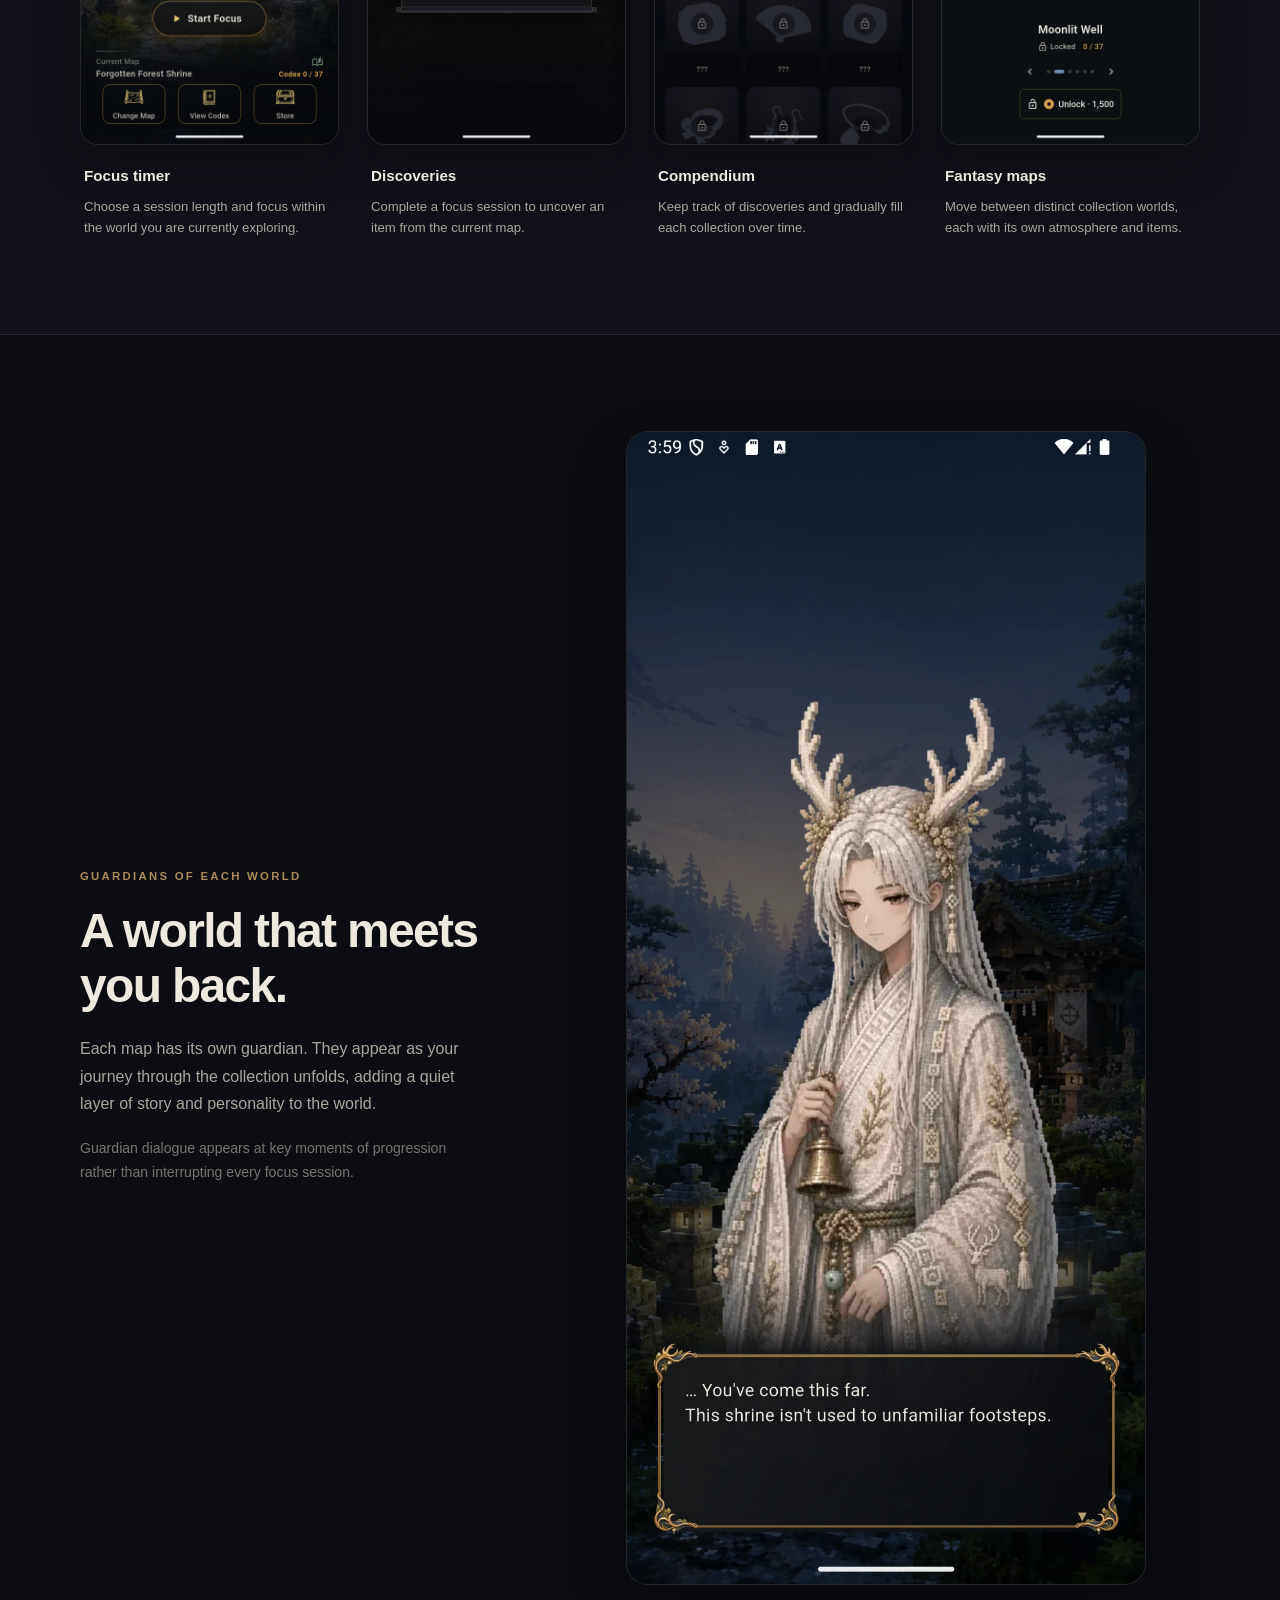
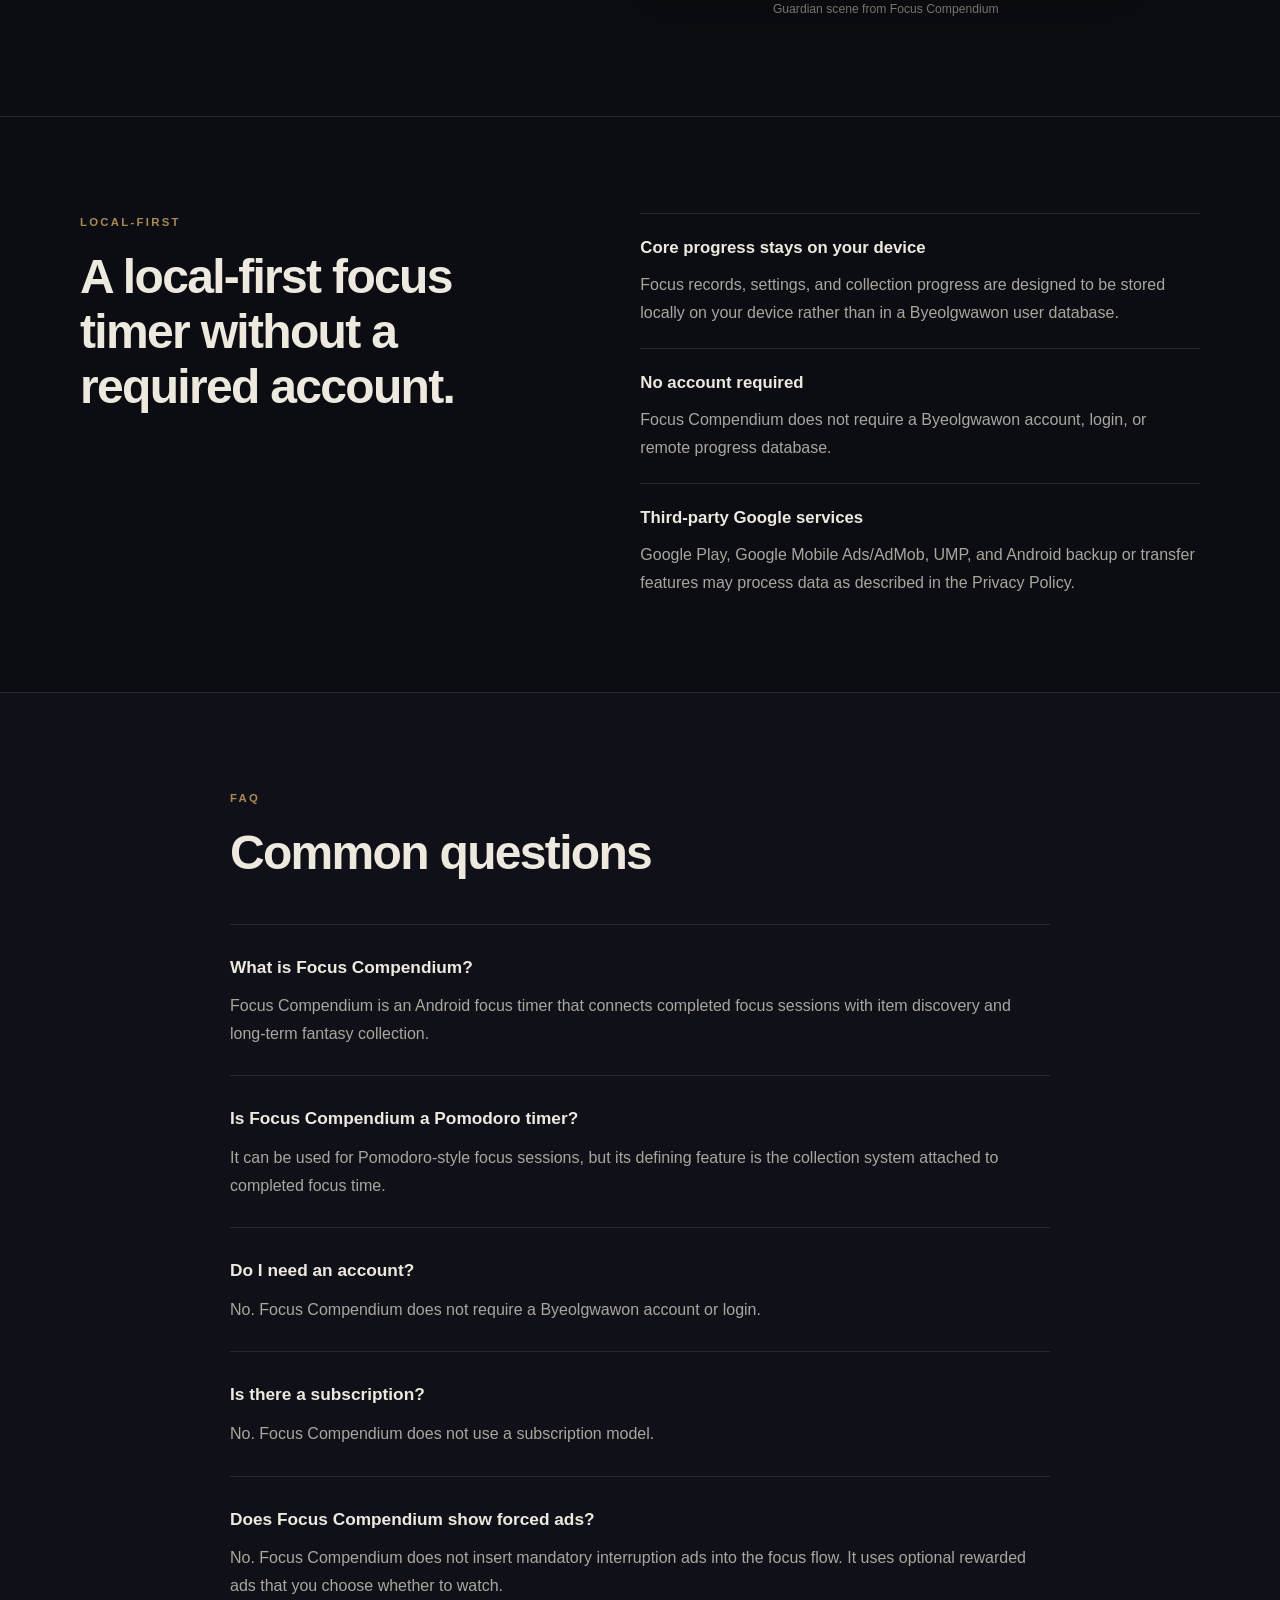
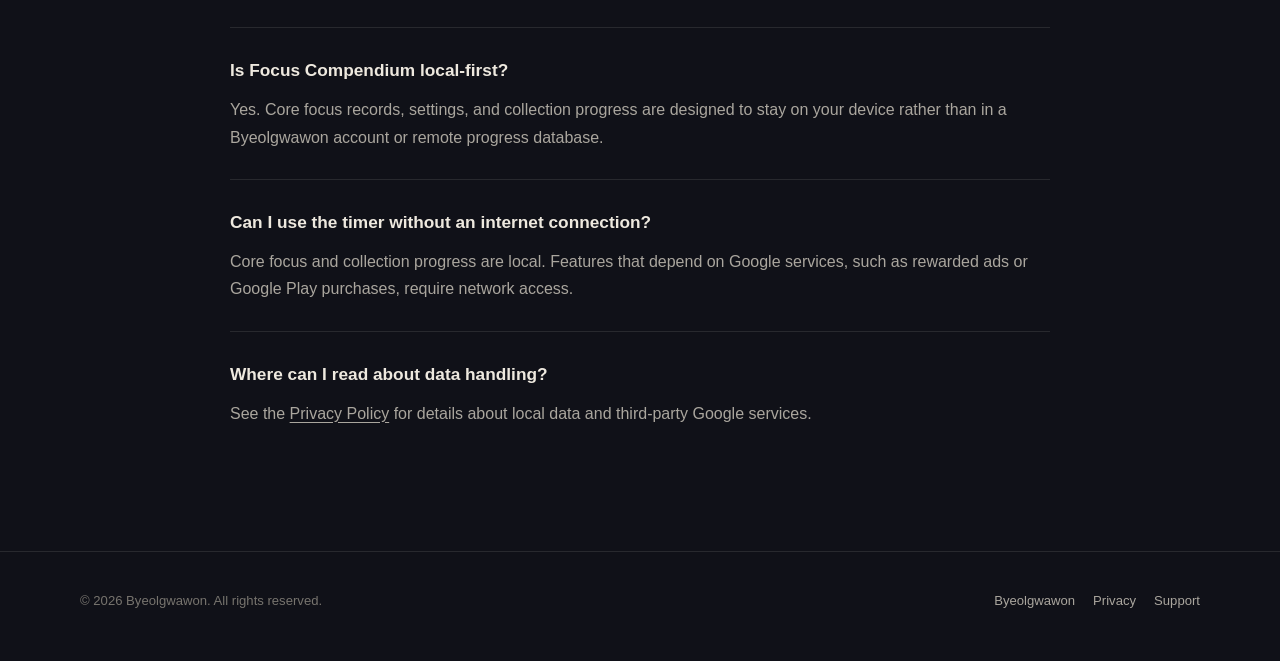
==== commit eb9925b5: "Add files via upload" ====
--- a/focus-compendium/index.html
+++ b/focus-compendium/index.html
@@ -24,6 +24,13 @@
     "applicationCategory": "UtilitiesApplication",
     "operatingSystem": "Android",
     "url": "https://byeolgwawon.github.io/focus-compendium/",
+    "screenshot": [
+      "https://byeolgwawon.github.io/assets/focus-compendium/screenshots/en/01-home.webp",
+      "https://byeolgwawon.github.io/assets/focus-compendium/screenshots/en/02-discovery.webp",
+      "https://byeolgwawon.github.io/assets/focus-compendium/screenshots/en/03-compendium.webp",
+      "https://byeolgwawon.github.io/assets/focus-compendium/screenshots/en/04-map.webp",
+      "https://byeolgwawon.github.io/assets/focus-compendium/screenshots/shared/05-guardian.webp"
+    ],
     "description": "A gamified Android focus timer with fantasy item collection, no account requirement, no subscription, and optional rewarded ads.",
     "offers": {
       "@type": "Offer",
@@ -160,6 +167,110 @@
     </section>
 
 
+
+    <section class="section screenshot-section">
+      <div class="shell">
+        <div class="section-head">
+          <p class="eyebrow">INSIDE THE APP</p>
+          <h2>Focus, discover, and build your compendium.</h2>
+          <p class="section-intro">
+            The timer, discoveries, collection, and map progression are part of one continuous experience.
+          </p>
+        </div>
+
+        <div class="screenshots-grid">
+          <figure class="screenshot-card">
+            <img
+              src="/assets/focus-compendium/screenshots/en/01-home.webp"
+              alt="Focus Compendium home screen showing the focus timer, current map, and navigation to the compendium and store"
+              width="1080"
+              height="2400"
+              loading="lazy"
+              decoding="async"
+            >
+            <figcaption>
+              <strong>Focus timer</strong>
+              <span>Choose a session length and focus within the world you are currently exploring.</span>
+            </figcaption>
+          </figure>
+
+          <figure class="screenshot-card">
+            <img
+              src="/assets/focus-compendium/screenshots/en/02-discovery.webp"
+              alt="Focus Compendium discovery screen showing a newly discovered collectible item after a completed focus session"
+              width="1080"
+              height="2400"
+              loading="lazy"
+              decoding="async"
+            >
+            <figcaption>
+              <strong>Discoveries</strong>
+              <span>Complete a focus session to uncover an item from the current map.</span>
+            </figcaption>
+          </figure>
+
+          <figure class="screenshot-card">
+            <img
+              src="/assets/focus-compendium/screenshots/en/03-compendium.webp"
+              alt="Focus Compendium collection screen showing the compendium grid of discovered and undiscovered items"
+              width="1080"
+              height="2400"
+              loading="lazy"
+              decoding="async"
+            >
+            <figcaption>
+              <strong>Compendium</strong>
+              <span>Keep track of discoveries and gradually fill each collection over time.</span>
+            </figcaption>
+          </figure>
+
+          <figure class="screenshot-card">
+            <img
+              src="/assets/focus-compendium/screenshots/en/04-map.webp"
+              alt="Focus Compendium map selection screen showing multiple fantasy worlds available to explore"
+              width="1080"
+              height="2400"
+              loading="lazy"
+              decoding="async"
+            >
+            <figcaption>
+              <strong>Fantasy maps</strong>
+              <span>Move between distinct collection worlds, each with its own atmosphere and items.</span>
+            </figcaption>
+          </figure>
+        </div>
+      </div>
+    </section>
+
+
+    <section class="section guardian-section dark">
+      <div class="shell guardian-feature">
+        <div class="guardian-copy">
+          <p class="eyebrow">GUARDIANS OF EACH WORLD</p>
+          <h2>A world that meets you back.</h2>
+          <p>
+            Each map has its own guardian. They appear as your journey through the
+            collection unfolds, adding a quiet layer of story and personality to the world.
+          </p>
+          <p class="guardian-note">
+            Guardian dialogue appears at key moments of progression rather than interrupting every focus session.
+          </p>
+        </div>
+
+        <figure class="guardian-shot">
+          <img
+            src="/assets/focus-compendium/screenshots/shared/05-guardian.webp"
+            alt="Focus Compendium Guardian dialogue scene showing the white deer guardian in a moonlit shrine"
+            width="921"
+            height="2048"
+            loading="lazy"
+            decoding="async"
+          >
+          <figcaption>Guardian scene from Focus Compendium</figcaption>
+        </figure>
+      </div>
+    </section>
+
     <section class="section dark">
       <div class="shell two-col">
         <div>
--- a/assets/css/focus-compendium.css
+++ b/assets/css/focus-compendium.css
@@ -268,3 +268,123 @@
     border-bottom: 0;
   }
 }
+
+
+.screenshot-section {
+  overflow: hidden;
+}
+
+.screenshots-grid {
+  display: grid;
+  grid-template-columns: repeat(4, minmax(0, 1fr));
+  gap: clamp(16px, 2.2vw, 28px);
+  align-items: start;
+}
+
+.screenshot-card {
+  margin: 0;
+  min-width: 0;
+}
+
+.screenshot-card img {
+  width: 100%;
+  height: auto;
+  border: 1px solid var(--line);
+  border-radius: 18px;
+  background: var(--bg-deep);
+  box-shadow: 0 20px 44px rgba(0, 0, 0, 0.20);
+}
+
+.screenshot-card figcaption {
+  padding: 18px 4px 0;
+}
+
+.screenshot-card figcaption strong,
+.screenshot-card figcaption span {
+  display: block;
+}
+
+.screenshot-card figcaption strong {
+  font-size: 0.95rem;
+}
+
+.screenshot-card figcaption span {
+  margin-top: 7px;
+  color: var(--muted);
+  font-size: 0.82rem;
+  line-height: 1.6;
+}
+
+@media (max-width: 900px) {
+  .screenshots-grid {
+    grid-template-columns: repeat(2, minmax(0, 1fr));
+    gap: 30px 22px;
+  }
+}
+
+@media (max-width: 560px) {
+  .screenshots-grid {
+    grid-template-columns: 1fr;
+    gap: 42px;
+  }
+
+  .screenshot-card {
+    width: min(100%, 360px);
+    margin-inline: auto;
+  }
+}
+
+
+.guardian-section {
+  overflow: hidden;
+}
+
+.guardian-feature {
+  display: grid;
+  grid-template-columns: minmax(280px, 0.78fr) minmax(340px, 1.22fr);
+  gap: clamp(44px, 7vw, 92px);
+  align-items: center;
+}
+
+.guardian-copy p:not(.eyebrow):not(.guardian-note) {
+  margin: 22px 0 0;
+  color: var(--muted);
+}
+
+.guardian-note {
+  margin: 18px 0 0;
+  color: var(--quiet);
+  font-size: 0.88rem;
+}
+
+.guardian-shot {
+  margin: 0;
+  width: min(100%, 520px);
+  justify-self: center;
+}
+
+.guardian-shot img {
+  width: 100%;
+  height: auto;
+  border: 1px solid var(--line);
+  border-radius: 22px;
+  background: var(--bg-deep);
+  box-shadow: 0 26px 56px rgba(0, 0, 0, 0.26);
+}
+
+.guardian-shot figcaption {
+  margin-top: 14px;
+  color: var(--quiet);
+  font-size: 0.76rem;
+  text-align: center;
+}
+
+@media (max-width: 820px) {
+  .guardian-feature {
+    grid-template-columns: 1fr;
+  }
+
+  .guardian-shot {
+    width: min(100%, 430px);
+  }
+}
